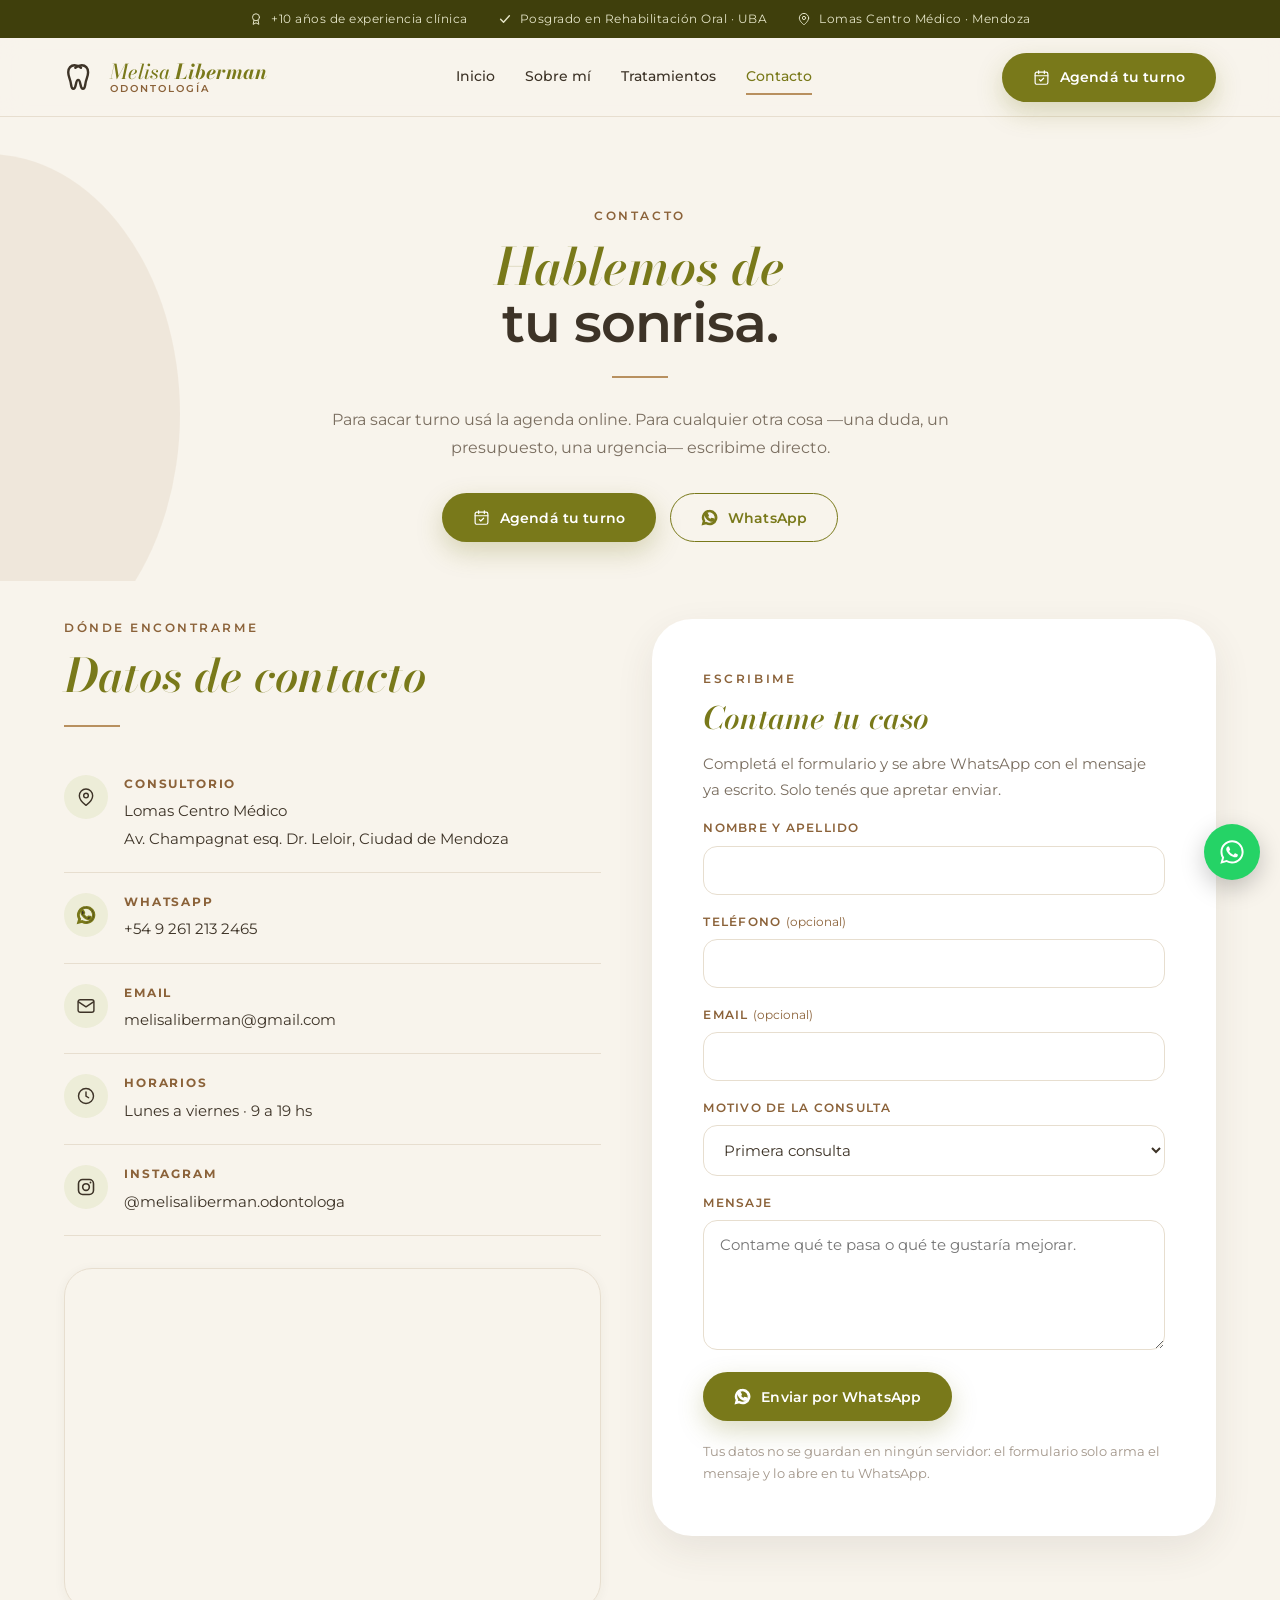
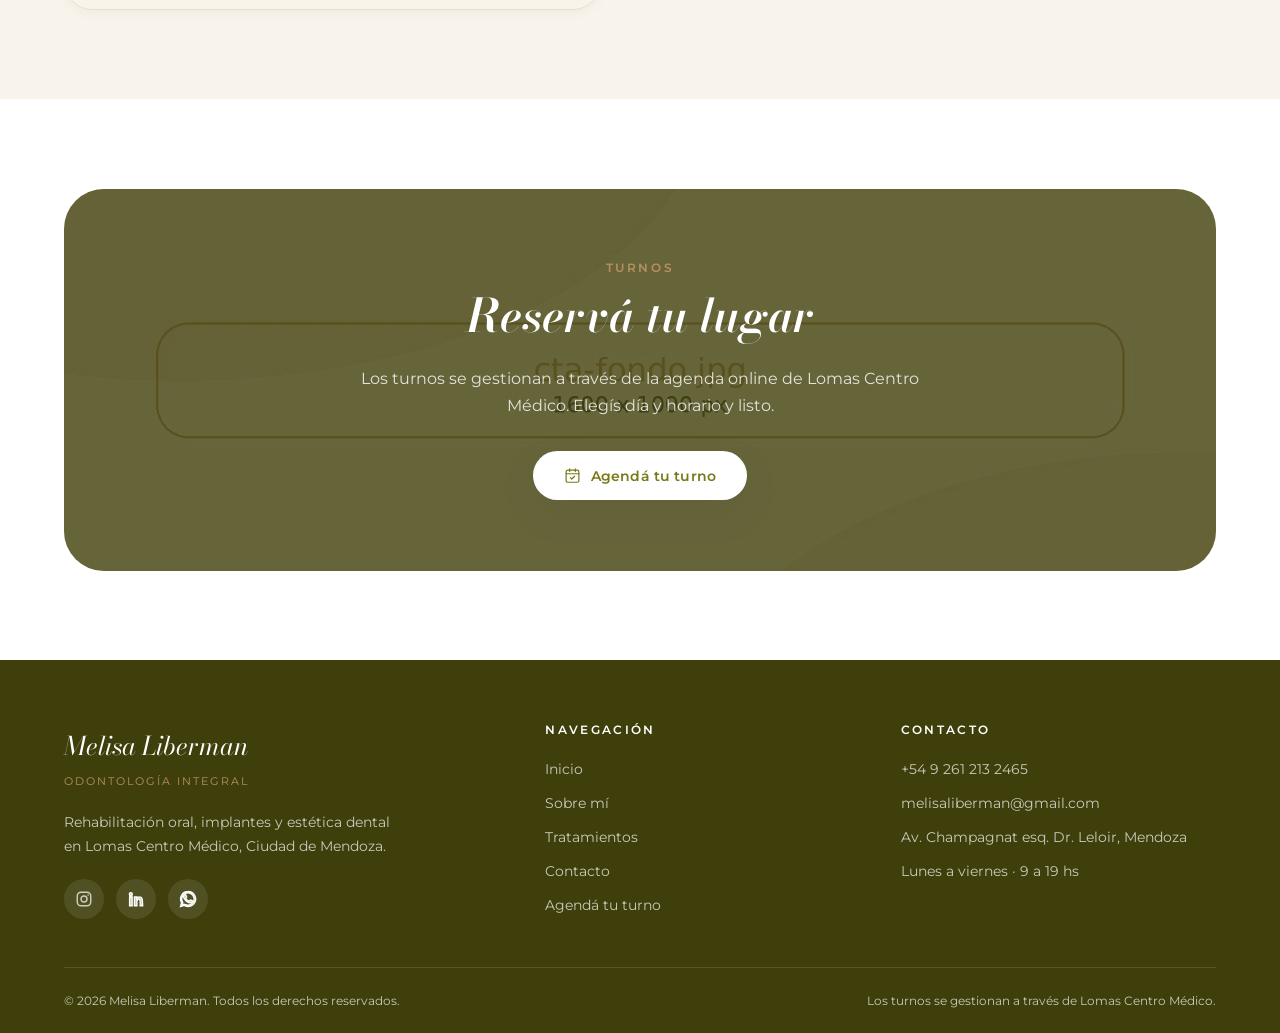
==== contacto.html @ 8be57a36 "Web de Melisa Liberman - odontologia integral en Mendoza" ====
<!DOCTYPE html>
<html lang="es">
<head>
<meta charset="UTF-8">
<meta name="viewport" content="width=device-width, initial-scale=1">
<title>Contacto · Melisa Liberman · Odontóloga en Mendoza</title>
<meta name="description" content="Escribime por WhatsApp o email, o sacá tu turno online. Atiendo en Lomas Centro Médico, Av. Champagnat esq. Dr. Leloir, Ciudad de Mendoza.">
<link rel="canonical" href="https://melisaliberman.com/contacto.html">
<meta property="og:title" content="Contacto · Melisa Liberman">
<meta property="og:description" content="WhatsApp, email y turnos online. Lomas Centro Médico, Ciudad de Mendoza.">
<meta property="og:type" content="website">
<meta property="og:locale" content="es_AR">
<meta property="og:image" content="assets/img/og-image.jpg">
<link rel="icon" href="assets/img/favicon.png">
<link rel="preconnect" href="https://fonts.googleapis.com">
<link rel="preconnect" href="https://fonts.gstatic.com" crossorigin>
<link href="https://fonts.googleapis.com/css2?family=Bodoni+Moda:ital,opsz,wght@1,6..96,500;1,6..96,600;1,6..96,700&family=Montserrat:ital,wght@0,400;0,500;0,600;0,700;1,400&display=swap" rel="stylesheet">
<link rel="stylesheet" href="css/styles.css">
</head>
<body>

<div class="topbar">
  <div class="contenedor">
    <span><svg><use href="assets/iconos.svg#ico-medalla"></use></svg>+10 años de experiencia clínica</span>
    <span><svg><use href="assets/iconos.svg#ico-check-simple"></use></svg>Posgrado en Rehabilitación Oral · UBA</span>
    <span><svg><use href="assets/iconos.svg#ico-mapa"></use></svg>Lomas Centro Médico · Mendoza</span>
  </div>
</div>

<header class="header">
  <div class="contenedor">
    <a class="marca" href="index.html">
      <svg class="marca__icono"><use href="assets/iconos.svg#ico-diente"></use></svg>
      <span class="marca__txt">
        <span class="marca__nombre">Melisa <b>Liberman</b></span>
        <span class="marca__rol">Odontología</span>
      </span>
    </a>
    <button class="menu-btn" aria-label="Abrir menú" aria-expanded="false">
      <svg><use href="assets/iconos.svg#ico-menu"></use></svg>
    </button>
    <nav class="nav">
      <a href="index.html">Inicio</a>
      <a href="sobre-mi.html">Sobre mí</a>
      <a href="tratamientos.html">Tratamientos</a>
      <a href="contacto.html" class="activo">Contacto</a>
      <a class="btn btn--primario" href="#" data-agenda>
        <svg><use href="assets/iconos.svg#ico-calendario"></use></svg>Agendá tu turno
      </a>
    </nav>
    <a class="btn btn--primario" href="#" data-agenda>
      <svg><use href="assets/iconos.svg#ico-calendario"></use></svg>Agendá tu turno
    </a>
  </div>
</header>

<main>

<!-- ============ Encabezado ============ -->
<section class="seccion" style="padding-bottom:clamp(30px,3vw,44px)">
  <div class="onda onda--izq"></div>
  <div class="contenedor centro">
    <span class="eyebrow">Contacto</span>
    <h1>
      Hablemos de
      <span class="destacado">tu sonrisa.</span>
    </h1>
    <hr class="filete">
    <p class="subtitulo">
      Para sacar turno usá la agenda online. Para cualquier otra cosa —una duda, un
      presupuesto, una urgencia— escribime directo.
    </p>
    <div class="hero__acciones" style="justify-content:center">
      <a class="btn btn--primario" href="#" data-agenda>
        <svg><use href="assets/iconos.svg#ico-calendario"></use></svg>Agendá tu turno
      </a>
      <a class="btn btn--linea" href="#" data-wa="Hola Melisa, quisiera hacerte una consulta.">
        <svg><use href="assets/iconos.svg#ico-whatsapp"></use></svg>WhatsApp
      </a>
    </div>
  </div>
</section>

<!-- ============ Datos + formulario ============ -->
<section class="seccion" style="padding-top:clamp(20px,3vw,40px)">
  <div class="contenedor">
    <div class="contacto-grid">

      <div>
        <span class="eyebrow">Dónde encontrarme</span>
        <h2>Datos de contacto</h2>
        <hr class="filete">

        <div class="contacto-item">
          <span class="contacto-item__ico"><svg><use href="assets/iconos.svg#ico-mapa"></use></svg></span>
          <div>
            <b>Consultorio</b>
            <a href="https://maps.google.com/?q=Lomas+Centro+Medico+Mendoza" target="_blank" rel="noopener">
              Lomas Centro Médico<br>Av. Champagnat esq. Dr. Leloir, Ciudad de Mendoza
            </a>
          </div>
        </div>

        <div class="contacto-item">
          <span class="contacto-item__ico"><svg><use href="assets/iconos.svg#ico-whatsapp"></use></svg></span>
          <div>
            <b>WhatsApp</b>
            <a href="#" data-wa="Hola Melisa, quisiera hacerte una consulta.">+54 9 261 213 2465</a>
          </div>
        </div>

        <div class="contacto-item">
          <span class="contacto-item__ico"><svg><use href="assets/iconos.svg#ico-mail"></use></svg></span>
          <div>
            <b>Email</b>
            <a href="mailto:melisaliberman@gmail.com">melisaliberman@gmail.com</a>
          </div>
        </div>

        <div class="contacto-item">
          <span class="contacto-item__ico"><svg><use href="assets/iconos.svg#ico-reloj"></use></svg></span>
          <div>
            <b>Horarios</b>
            <span>Lunes a viernes · 9 a 19 hs</span>
          </div>
        </div>

        <div class="contacto-item">
          <span class="contacto-item__ico"><svg><use href="assets/iconos.svg#ico-instagram"></use></svg></span>
          <div>
            <b>Instagram</b>
            <a href="https://www.instagram.com/melisaliberman.odontologa/" target="_blank" rel="noopener">
              @melisaliberman.odontologa
            </a>
          </div>
        </div>

        <div class="mapa">
          <iframe
            title="Ubicación de Lomas Centro Médico en Mendoza"
            src="https://www.google.com/maps?q=Lomas%20Centro%20Medico%20Champagnat%20Leloir%20Mendoza&output=embed"
            loading="lazy" referrerpolicy="no-referrer-when-downgrade" allowfullscreen></iframe>
        </div>
      </div>

      <div class="tarjeta">
        <span class="eyebrow">Escribime</span>
        <h2 style="font-size:clamp(1.6rem,2.4vw,2.1rem)">Contame tu caso</h2>
        <p class="subtitulo" style="font-size:.94rem">
          Completá el formulario y se abre WhatsApp con el mensaje ya escrito.
          Solo tenés que apretar enviar.
        </p>

        <form class="form" id="form-contacto" novalidate>
          <div class="campo">
            <label for="nombre">Nombre y apellido</label>
            <input id="nombre" name="nombre" type="text" autocomplete="name" required>
          </div>
          <div class="campo">
            <label for="telefono">Teléfono <span style="text-transform:none;letter-spacing:0;font-weight:400">(opcional)</span></label>
            <input id="telefono" name="telefono" type="tel" autocomplete="tel">
          </div>
          <div class="campo">
            <label for="email">Email <span style="text-transform:none;letter-spacing:0;font-weight:400">(opcional)</span></label>
            <input id="email" name="email" type="email" autocomplete="email">
          </div>
          <div class="campo">
            <label for="motivo">Motivo de la consulta</label>
            <select id="motivo" name="motivo">
              <option>Primera consulta</option>
              <option>Rehabilitación oral o prótesis</option>
              <option>Implantes dentales</option>
              <option>Diseño de sonrisa o estética</option>
              <option>Blanqueamiento</option>
              <option>Urgencia o dolor</option>
              <option>Presupuesto</option>
              <option>Consulta general</option>
            </select>
          </div>
          <div class="campo">
            <label for="mensaje">Mensaje</label>
            <textarea id="mensaje" name="mensaje" required
                      placeholder="Contame qué te pasa o qué te gustaría mejorar."></textarea>
          </div>
          <button class="btn btn--primario" type="submit">
            <svg><use href="assets/iconos.svg#ico-whatsapp"></use></svg>Enviar por WhatsApp
          </button>
          <div class="form__aviso" id="msg-contacto" role="status" aria-live="polite"></div>
        </form>

        <p style="font-size:.8rem;color:var(--gris-claro);margin-top:20px;margin-bottom:0">
          Tus datos no se guardan en ningún servidor: el formulario solo arma el mensaje
          y lo abre en tu WhatsApp.
        </p>
      </div>

    </div>
  </div>
</section>

<!-- ============ CTA ============ -->
<section class="seccion seccion--blanca">
  <div class="contenedor">
    <div class="cta">
      <span class="eyebrow" style="color:var(--tostado)">Turnos</span>
      <h2>Reservá tu lugar</h2>
      <p>
        Los turnos se gestionan a través de la agenda online de Lomas Centro Médico.
        Elegís día y horario y listo.
      </p>
      <div class="cta__acciones">
        <a class="btn btn--claro" href="#" data-agenda>
          <svg><use href="assets/iconos.svg#ico-calendario"></use></svg>Agendá tu turno
        </a>
      </div>
    </div>
  </div>
</section>

</main>

<footer class="footer">
  <div class="contenedor">
    <div class="footer__top">
      <div>
        <span class="footer__marca">Melisa Liberman</span>
        <span class="footer__rol">Odontología integral</span>
        <p>Rehabilitación oral, implantes y estética dental en Lomas Centro Médico, Ciudad de Mendoza.</p>
        <div class="footer__redes">
          <a href="https://www.instagram.com/melisaliberman.odontologa/" target="_blank" rel="noopener" aria-label="Instagram">
            <svg><use href="assets/iconos.svg#ico-instagram"></use></svg>
          </a>
          <a href="https://www.linkedin.com/in/melisa-liberman-odontologa/" target="_blank" rel="noopener" aria-label="LinkedIn">
            <svg><use href="assets/iconos.svg#ico-linkedin"></use></svg>
          </a>
          <a href="#" data-wa="Hola Melisa, quisiera hacerte una consulta." aria-label="WhatsApp">
            <svg><use href="assets/iconos.svg#ico-whatsapp"></use></svg>
          </a>
        </div>
      </div>
      <div>
        <h4>Navegación</h4>
        <a href="index.html">Inicio</a>
        <a href="sobre-mi.html">Sobre mí</a>
        <a href="tratamientos.html">Tratamientos</a>
        <a href="contacto.html">Contacto</a>
        <a href="#" data-agenda>Agendá tu turno</a>
      </div>
      <div>
        <h4>Contacto</h4>
        <a href="#" data-wa="Hola Melisa, quisiera hacerte una consulta.">+54 9 261 213 2465</a>
        <a href="mailto:melisaliberman@gmail.com">melisaliberman@gmail.com</a>
        <a href="https://maps.google.com/?q=Lomas+Centro+Medico+Mendoza" target="_blank" rel="noopener">Av. Champagnat esq. Dr. Leloir, Mendoza</a>
        <a href="#" style="cursor:default">Lunes a viernes · 9 a 19 hs</a>
      </div>
    </div>
    <div class="footer__abajo">
      <span>© <span data-anio></span> Melisa Liberman. Todos los derechos reservados.</span>
      <span>Los turnos se gestionan a través de Lomas Centro Médico.</span>
    </div>
  </div>
</footer>

<a class="wa-flotante" href="#" data-wa="Hola Melisa, quisiera hacerte una consulta." aria-label="Escribir por WhatsApp">
  <svg viewBox="0 0 24 24"><path d="M12.04 2C6.58 2 2.13 6.45 2.13 11.91c0 1.75.46 3.45 1.32 4.95L2 22l5.25-1.38a9.87 9.87 0 0 0 4.79 1.22h.01c5.46 0 9.91-4.45 9.91-9.91 0-2.65-1.03-5.14-2.9-7.01A9.82 9.82 0 0 0 12.04 2Zm0 18.13h-.01a8.2 8.2 0 0 1-4.18-1.15l-.3-.18-3.11.82.83-3.04-.2-.31a8.18 8.18 0 0 1-1.26-4.36c0-4.54 3.7-8.23 8.24-8.23 2.2 0 4.27.86 5.82 2.41a8.18 8.18 0 0 1 2.41 5.83c0 4.54-3.7 8.21-8.24 8.21Zm4.52-6.16c-.25-.12-1.47-.72-1.69-.81-.23-.08-.39-.12-.56.13-.16.24-.64.8-.78.97-.15.16-.29.18-.53.06-.25-.12-1.05-.39-1.99-1.23-.74-.66-1.23-1.47-1.38-1.72-.14-.25-.01-.38.11-.5.11-.11.25-.29.37-.43.12-.15.16-.25.25-.41.08-.17.04-.31-.02-.43-.06-.12-.56-1.34-.76-1.84-.2-.48-.4-.42-.56-.42-.14-.01-.31-.01-.47-.01-.16 0-.43.06-.65.31-.22.25-.86.84-.86 2.05s.88 2.38 1 2.54c.12.17 1.73 2.64 4.19 3.7.59.25 1.04.4 1.4.52.59.19 1.12.16 1.55.1.47-.07 1.47-.6 1.67-1.18.21-.58.21-1.07.15-1.18-.06-.11-.22-.17-.47-.29Z"/></svg>
</a>

<script type="module" src="js/contacto.js"></script>
</body>
</html>
---- css/styles.css ----
/* =========================================================
   Melisa Liberman · Sistema visual
   Paleta oliva + tostado sobre crema. Tarjetas grandes
   redondeadas, formas orgánicas, titulares en serif itálica.
   ========================================================= */

:root{
  /* --- Colores de marca --- */
  --oliva:#79791A;
  --oliva-osc:#5C5C12;
  --oliva-prof:#3F3F0C;      /* footer y bloques oscuros */
  --oliva-claro:#EDEDD8;
  --tostado:#B8905F;
  --tostado-osc:#8B6239;
  --tostado-claro:#E8DCCB;
  --crema:#F8F4EC;
  --crema-2:#F2EBDF;
  --blanco:#FFFFFF;

  /* --- Texto --- */
  --texto:#3D3327;
  --gris:#7A6E60;
  --gris-claro:#A2968A;
  --borde:#E7DECF;

  /* --- Estados --- */
  --ok:#5C8A3C;
  --error:#C0503C;

  /* --- Formas --- */
  --radio:16px;
  --radio-lg:28px;
  --radio-xl:40px;
  --sombra:0 2px 12px rgba(61,51,39,.05);
  --sombra-md:0 14px 38px rgba(61,51,39,.09);
  --sombra-lg:0 28px 70px rgba(61,51,39,.14);

  --ancho:1200px;
  --header-h:78px;

  /* --- Tipografías --- */
  --f-display:'Bodoni Moda',Georgia,serif;   /* titulares, siempre itálica */
  --f-texto:'Montserrat',system-ui,sans-serif;
}

/* ---------- Reset ---------- */
*,*::before,*::after{box-sizing:border-box}
html{scroll-behavior:smooth;scroll-padding-top:calc(var(--header-h) + 16px);overflow-x:hidden}
body{
  margin:0;font-family:var(--f-texto);color:var(--texto);
  background:var(--crema);font-size:16px;line-height:1.7;
  -webkit-font-smoothing:antialiased;overflow-x:hidden;
}
/* height:auto es imprescindible: las imágenes llevan width/height en el HTML
   (evitan el salto de layout al cargar) y sin esto el navegador respeta ese
   alto fijo mientras achica el ancho, deformando la foto. */
img{max-width:100%;height:auto;display:block}
a{color:var(--oliva);text-decoration:none}
button{font-family:inherit}
p{margin:0 0 1em}
ul{margin:0;padding:0;list-style:none}

h1,h2,h3,h4{
  font-family:var(--f-display);font-style:italic;font-weight:600;
  color:var(--oliva);margin:0 0 .5em;line-height:1.12;letter-spacing:0;
}
h1{font-size:clamp(2.5rem,5.4vw,4.2rem)}
h2{font-size:clamp(1.9rem,3.6vw,3rem)}
h3{font-size:clamp(1.15rem,1.6vw,1.4rem)}
h4{font-size:1.05rem}

/* La palabra fuerte del titular: sans, recta, más grande. Igual que el carrusel. */
.destacado{
  display:block;font-family:var(--f-texto);font-style:normal;font-weight:600;
  color:var(--texto);font-size:1.12em;letter-spacing:-.02em;line-height:1.02;
}
.destacado--oliva{color:var(--oliva)}

/* ---------- Utilidades ---------- */
.contenedor{width:100%;max-width:var(--ancho);margin-inline:auto;padding-inline:24px}
/* overflow:hidden recorta las ondas decorativas para que no generen
   scroll horizontal en pantallas angostas. */
.seccion{padding:clamp(56px,7vw,104px) 0;position:relative;overflow:hidden}
.seccion--crema{background:var(--crema-2)}
.seccion--blanca{background:var(--blanco)}
.centro{text-align:center}
.oculto{display:none !important}
.mt-0{margin-top:0}

.eyebrow{
  font-family:var(--f-texto);font-size:.72rem;font-weight:600;letter-spacing:.22em;
  text-transform:uppercase;color:var(--tostado-osc);margin:0 0 1em;display:block;
}
.subtitulo{color:var(--gris);max-width:620px;font-size:1.02rem}
.centro .subtitulo{margin-inline:auto}
/* En los encabezados centrados el titular es más largo: lo achicamos un poco
   para que no llegue a los bordes ni se corte en pantallas medianas. */
.centro h1{font-size:clamp(2.1rem,4vw,3.2rem)}
.centro h1 .destacado{font-size:1.06em}

.filete{width:56px;height:2px;background:var(--tostado);margin:0 0 28px;border:0}
.centro .filete{margin-inline:auto}

/* Onda tostada decorativa (la forma orgánica del kit de marca) */
.onda{
  position:absolute;pointer-events:none;z-index:0;opacity:.5;
  background:var(--tostado-claro);
}
.onda--izq{
  left:-140px;top:8%;width:320px;height:520px;
  border-radius:0 60% 60% 0/0 50% 50% 0;
}
.onda--der{
  right:-160px;bottom:6%;width:340px;height:480px;
  border-radius:60% 0 0 60%/50% 0 0 50%;
}
.seccion > .contenedor,
.hero > .contenedor{position:relative;z-index:1}

/* ---------- Botones ---------- */
.btn{
  display:inline-flex;align-items:center;justify-content:center;gap:10px;
  padding:15px 30px;border-radius:999px;font-family:var(--f-texto);font-weight:600;
  font-size:.9rem;border:1.5px solid transparent;cursor:pointer;letter-spacing:.01em;
  transition:transform .2s ease,box-shadow .2s ease,background .2s ease,color .2s ease;
  white-space:nowrap;line-height:1;
}
.btn svg{width:17px;height:17px;flex:none;fill:none;stroke:currentColor;stroke-width:1.8}
.btn--primario{background:var(--oliva);color:#fff;box-shadow:0 10px 26px rgba(121,121,26,.26)}
.btn--primario:hover{background:var(--oliva-osc);transform:translateY(-2px);box-shadow:0 14px 32px rgba(121,121,26,.32)}
.btn--tostado{background:var(--tostado);color:#fff;box-shadow:0 10px 26px rgba(184,144,95,.3)}
.btn--tostado:hover{background:var(--tostado-osc);transform:translateY(-2px)}
.btn--linea{background:transparent;color:var(--oliva);border-color:var(--oliva)}
.btn--linea:hover{background:var(--oliva);color:#fff;transform:translateY(-2px)}
.btn--claro{background:#fff;color:var(--oliva);box-shadow:var(--sombra-md)}
.btn--claro:hover{transform:translateY(-2px);box-shadow:var(--sombra-lg)}
.btn--fantasma{background:rgba(255,255,255,.14);color:#fff;border-color:rgba(255,255,255,.45)}
.btn--fantasma:hover{background:#fff;color:var(--oliva-prof)}
.btn--sm{padding:11px 20px;font-size:.82rem}

/* ---------- Header ---------- */
.topbar{
  background:var(--oliva-prof);color:#E5E5C8;font-size:.78rem;letter-spacing:.04em;
}
.topbar .contenedor{
  display:flex;gap:30px;align-items:center;justify-content:center;
  min-height:38px;flex-wrap:wrap;padding-block:7px;
}
.topbar span{display:inline-flex;align-items:center;gap:8px}
.topbar svg{width:14px;height:14px;fill:none;stroke:var(--tostado);stroke-width:1.8}

.header{
  position:sticky;top:0;z-index:60;background:rgba(248,244,236,.92);
  backdrop-filter:blur(12px);border-bottom:1px solid var(--borde);
}
.header .contenedor{
  display:flex;align-items:center;justify-content:space-between;gap:20px;
  min-height:var(--header-h);
}
.marca{display:flex;align-items:center;gap:12px;color:inherit}
.marca__icono{width:34px;height:34px;flex:none;fill:none;stroke:var(--oliva);stroke-width:1.6}
.marca__txt{display:flex;flex-direction:column;line-height:1.15}
.marca__nombre{
  font-family:var(--f-display);font-style:italic;font-size:1.28rem;
  color:var(--oliva);font-weight:500;
}
.marca__nombre b{font-weight:700}
.marca__rol{
  font-size:.62rem;letter-spacing:.2em;text-transform:uppercase;
  color:var(--tostado-osc);font-weight:600;
}

.nav{display:flex;align-items:center;gap:30px}
.nav a{
  color:var(--texto);font-size:.88rem;font-weight:500;position:relative;padding-block:6px;
}
.nav a:not(.btn):after{
  content:"";position:absolute;left:0;right:100%;bottom:0;height:1.5px;
  background:var(--tostado);transition:right .25s ease;
}
.nav a:not(.btn):hover:after,.nav a.activo:after{right:0}
.nav a.activo{color:var(--oliva)}
.nav .btn{display:none}
.menu-btn{
  display:none;background:none;border:0;cursor:pointer;color:var(--oliva);padding:6px;
}
.menu-btn svg{width:26px;height:26px;fill:none;stroke:currentColor;stroke-width:1.8}
.header > .contenedor > .btn{flex:none}

/* ---------- Hero ---------- */
.hero{
  position:relative;padding:clamp(48px,6vw,86px) 0 clamp(60px,7vw,100px);
  overflow:hidden;
}
.hero .contenedor{
  display:grid;grid-template-columns:1fr 1.02fr;gap:clamp(32px,5vw,68px);align-items:center;
}
.hero__saludo{
  display:inline-flex;align-items:center;gap:10px;font-size:.72rem;font-weight:600;
  letter-spacing:.22em;text-transform:uppercase;color:var(--tostado-osc);margin-bottom:22px;
}
.hero__saludo:before{content:"";width:34px;height:1.5px;background:var(--tostado)}
.hero h1{margin-bottom:26px}
.hero__desc{color:var(--gris);font-size:1.05rem;max-width:460px}
.hero__acciones{display:flex;gap:14px;flex-wrap:wrap;margin-top:32px}

.hero__media{position:relative}
.hero__foto{
  width:100%;aspect-ratio:4/5;object-fit:cover;
  border-radius:240px 240px var(--radio-xl) var(--radio-xl); /* arco arriba */
  box-shadow:var(--sombra-lg);
}
/* Píldora con los ejes de trabajo, arriba a la derecha de la foto */
.hero__sello{
  position:absolute;top:24px;right:-14px;background:var(--oliva);color:#fff;
  border-radius:999px;padding:22px 26px;text-align:center;box-shadow:var(--sombra-md);
  font-size:.76rem;line-height:1.7;letter-spacing:.02em;
}
.hero__sello b{display:block;font-weight:600}

/* ---------- Tarjeta flotante (secciones tipo "bloque") ---------- */
.tarjeta{
  background:var(--blanco);border-radius:var(--radio-xl);box-shadow:var(--sombra-md);
  padding:clamp(28px,4vw,56px);position:relative;z-index:1;
}

/* ---------- Bloque dúo (texto + imagen) ---------- */
.duo{display:grid;grid-template-columns:1fr 1fr;gap:clamp(28px,5vw,64px);align-items:center}
.duo--invertido .duo__txt{order:2}
.duo__img{border-radius:var(--radio-lg);overflow:hidden;box-shadow:var(--sombra-md)}
.duo__img img{width:100%;aspect-ratio:4/3;object-fit:cover}
/* Foto en óvalo: el recurso del kit de marca para los retratos */
.duo__img--ovalo{border-radius:50%;box-shadow:var(--sombra-lg)}
.duo__img--ovalo img{aspect-ratio:4/5}

/* ---------- Grilla de tratamientos ---------- */
.grilla{display:grid;gap:22px}
.grilla--2{grid-template-columns:repeat(2,1fr)}
.grilla--3{grid-template-columns:repeat(3,1fr)}
.grilla--4{grid-template-columns:repeat(4,1fr)}

.card-trat{
  background:var(--blanco);border-radius:var(--radio-lg);padding:32px 26px;
  box-shadow:var(--sombra);border:1px solid var(--borde);
  transition:transform .25s ease,box-shadow .25s ease;text-align:center;
  display:flex;flex-direction:column;
}
.card-trat:hover{transform:translateY(-5px);box-shadow:var(--sombra-md)}
.card-trat__icono{
  width:58px;height:58px;border-radius:50%;background:var(--tostado);
  display:grid;place-items:center;margin:0 auto 20px;flex:none;
}
.card-trat__icono svg{width:26px;height:26px;fill:none;stroke:#fff;stroke-width:1.6}
.card-trat h3{color:var(--texto);font-family:var(--f-texto);font-style:normal;font-weight:600;font-size:1.02rem;margin-bottom:.5em}
.card-trat p{color:var(--gris);font-size:.88rem;margin:0}

/* Bloque oliva que acompaña la grilla (como en la referencia) */
.bloque-oliva{
  background:var(--oliva-prof);color:#F0EFDD;border-radius:var(--radio-lg);
  padding:clamp(30px,3.6vw,44px);display:flex;flex-direction:column;justify-content:center;
}
.bloque-oliva h3{
  color:#fff;font-family:var(--f-display);font-style:italic;font-weight:500;
  font-size:clamp(1.5rem,2.2vw,2rem);line-height:1.25;margin-bottom:.6em;
}
.bloque-oliva p{color:rgba(255,255,255,.78);font-size:.9rem;margin:0}
.bloque-oliva .filete{background:var(--tostado);margin:24px 0 0}

/* ---------- Acordeón (tratamientos en detalle) ---------- */
.acordeon{display:flex;flex-direction:column;gap:14px}
.acor{
  background:var(--blanco);border:1px solid var(--borde);border-radius:var(--radio-lg);
  overflow:hidden;transition:box-shadow .25s ease;
}
.acor[open]{box-shadow:var(--sombra-md);border-color:var(--tostado-claro)}
.acor summary{
  list-style:none;cursor:pointer;padding:24px 28px;display:flex;align-items:center;gap:18px;
  font-weight:600;font-size:1.02rem;color:var(--texto);
}
.acor summary::-webkit-details-marker{display:none}
.acor__ico{
  width:46px;height:46px;border-radius:50%;background:var(--oliva-claro);
  display:grid;place-items:center;flex:none;
}
.acor__ico svg{width:22px;height:22px;fill:none;stroke:var(--oliva);stroke-width:1.6}
.acor__mas{
  margin-left:auto;width:28px;height:28px;border-radius:50%;background:var(--crema-2);
  display:grid;place-items:center;flex:none;color:var(--tostado-osc);
  font-size:1.2rem;line-height:1;transition:transform .25s ease;
}
.acor[open] .acor__mas{transform:rotate(45deg);background:var(--tostado);color:#fff}
.acor__cuerpo{padding:0 28px 28px 92px;color:var(--gris);font-size:.94rem}
.acor__cuerpo ul{display:grid;gap:10px;margin-top:16px}
.acor__cuerpo li{display:flex;gap:11px;align-items:flex-start}
.acor__cuerpo li svg{width:17px;height:17px;flex:none;margin-top:5px;fill:none;stroke:var(--oliva);stroke-width:2}

/* ---------- Pasos ---------- */
.pasos{display:grid;grid-template-columns:repeat(4,1fr);gap:22px;counter-reset:paso}
.paso{
  background:var(--blanco);border-radius:var(--radio-lg);padding:30px 24px;
  border:1px solid var(--borde);position:relative;
}
.paso:before{
  counter-increment:paso;content:counter(paso,decimal-leading-zero);
  font-family:var(--f-display);font-style:italic;font-size:2.4rem;color:var(--tostado-claro);
  display:block;line-height:1;margin-bottom:12px;
}
.paso h3{font-family:var(--f-texto);font-style:normal;font-weight:600;font-size:1rem;color:var(--texto)}
.paso p{color:var(--gris);font-size:.87rem;margin:0}

/* ---------- Credenciales / beneficios ---------- */
.beneficio{display:flex;gap:16px;align-items:flex-start}
.beneficio__ico{
  width:46px;height:46px;border-radius:14px;background:var(--oliva-claro);
  display:grid;place-items:center;flex:none;
}
.beneficio__ico svg{width:22px;height:22px;fill:none;stroke:var(--oliva);stroke-width:1.6}
.beneficio h3{font-family:var(--f-texto);font-style:normal;font-weight:600;font-size:.98rem;color:var(--texto);margin-bottom:.3em}
.beneficio p{color:var(--gris);font-size:.87rem;margin:0}

/* ---------- Formación (línea de tiempo) ---------- */
.timeline{position:relative;padding-left:34px}
.timeline:before{content:"";position:absolute;left:8px;top:8px;bottom:8px;width:1.5px;background:var(--borde)}
.timeline li{position:relative;padding-bottom:32px}
.timeline li:last-child{padding-bottom:0}
.timeline li:before{
  content:"";position:absolute;left:-30px;top:8px;width:11px;height:11px;border-radius:50%;
  background:var(--tostado);box-shadow:0 0 0 4px var(--crema);
}
.timeline .anio{font-size:.72rem;font-weight:600;letter-spacing:.16em;text-transform:uppercase;color:var(--tostado-osc)}
.timeline h3{font-family:var(--f-texto);font-style:normal;font-weight:600;font-size:1rem;color:var(--texto);margin:.25em 0 .3em}
.timeline p{color:var(--gris);font-size:.88rem;margin:0}

/* ---------- Testimonios ---------- */
.testis{position:relative;min-height:250px}
.testi{
  display:none;background:var(--blanco);border-radius:var(--radio-lg);
  padding:clamp(28px,3.4vw,42px);border:1px solid var(--borde);
}
.testi.activo{display:block;animation:aparecer .5s ease}
@keyframes aparecer{from{opacity:0;transform:translateY(10px)}to{opacity:1;transform:none}}
/* Bodoni no dibuja bien las comillas grandes: usamos Georgia para este glifo. */
.testi__comilla{
  font-family:Georgia,'Times New Roman',serif;font-size:4.2rem;color:var(--tostado-claro);
  line-height:1;display:block;height:34px;overflow:hidden;margin-bottom:10px;
}
.testi p{font-size:1rem;color:var(--texto);font-style:italic}
.testi__autor{display:flex;align-items:center;gap:14px;margin-top:24px}
.testi__autor img,.testi__inicial{
  width:52px;height:52px;border-radius:50%;object-fit:cover;flex:none;
}
.testi__inicial{
  background:var(--tostado);color:#fff;display:grid;place-items:center;
  font-family:var(--f-display);font-style:italic;font-size:1.2rem;
}
.testi__autor b{display:block;font-size:.92rem;color:var(--texto)}
.testi__autor span{font-size:.78rem;color:var(--gris-claro);letter-spacing:.06em;text-transform:uppercase}
.puntos{display:flex;gap:9px;justify-content:center;margin-top:26px}
.puntos button{
  width:9px;height:9px;border-radius:50%;border:0;background:var(--tostado-claro);
  cursor:pointer;padding:0;transition:width .25s ease,background .25s ease;
}
.puntos button.activo{width:28px;border-radius:999px;background:var(--tostado)}

/* ---------- CTA final ---------- */
.cta{
  position:relative;overflow:hidden;background:var(--oliva-prof);color:#fff;
  border-radius:var(--radio-xl);padding:clamp(40px,5.5vw,76px);text-align:center;
}
.cta:before{
  content:"";position:absolute;inset:0;background:url("../assets/img/cta-fondo.jpg") center/cover;
  opacity:.22;
}
.cta > *{position:relative;z-index:1}
.cta h2{color:#fff}
.cta p{color:rgba(255,255,255,.82);max-width:560px;margin-inline:auto}
.cta__acciones{display:flex;gap:14px;justify-content:center;flex-wrap:wrap;margin-top:32px}

/* ---------- Contacto ---------- */
.contacto-grid{display:grid;grid-template-columns:1fr 1.05fr;gap:clamp(28px,4vw,56px);align-items:start}
.contacto-item{display:flex;gap:16px;align-items:flex-start;padding:20px 0;border-bottom:1px solid var(--borde)}
.contacto-item:last-child{border-bottom:0}
.contacto-item__ico{
  width:44px;height:44px;border-radius:50%;background:var(--oliva-claro);
  display:grid;place-items:center;flex:none;
}
.contacto-item__ico svg{width:20px;height:20px;fill:none;stroke:var(--oliva);stroke-width:1.7}
.contacto-item b{display:block;font-size:.72rem;letter-spacing:.16em;text-transform:uppercase;color:var(--tostado-osc);margin-bottom:3px}
.contacto-item a,.contacto-item span{color:var(--texto);font-size:.96rem}
.contacto-item a:hover{color:var(--oliva)}

.form{display:grid;gap:16px}
.campo{display:flex;flex-direction:column;gap:7px}
.campo label{font-size:.78rem;font-weight:600;letter-spacing:.1em;text-transform:uppercase;color:var(--tostado-osc)}
.campo input,.campo textarea,.campo select{
  font-family:inherit;font-size:.95rem;color:var(--texto);background:var(--blanco);
  border:1.5px solid var(--borde);border-radius:14px;padding:14px 16px;
  transition:border-color .2s ease,box-shadow .2s ease;
}
.campo textarea{resize:vertical;min-height:130px}
.campo input:focus,.campo textarea:focus,.campo select:focus{
  outline:0;border-color:var(--oliva);box-shadow:0 0 0 3px rgba(121,121,26,.12);
}
.form .btn{justify-self:start;margin-top:6px}
.form__aviso{font-size:.86rem;border-radius:14px;padding:13px 16px;display:none}
.form__aviso.ok{display:block;background:#EDF4E6;color:var(--ok)}
.form__aviso.mal{display:block;background:#F9E9E5;color:var(--error)}

/* Mapa embebido */
.mapa{border-radius:var(--radio-lg);overflow:hidden;box-shadow:var(--sombra);border:1px solid var(--borde);margin-top:32px}
.mapa iframe{display:block;width:100%;height:340px;border:0}

/* ---------- Galería ---------- */
.galeria{display:grid;grid-template-columns:repeat(3,1fr);gap:18px}
.galeria img{width:100%;aspect-ratio:4/3;object-fit:cover;border-radius:var(--radio-lg);box-shadow:var(--sombra)}

/* ---------- FAQ ---------- */
.faq summary{font-size:.98rem;padding:20px 26px}
.faq .acor__cuerpo{padding-left:26px}

/* ---------- Footer ---------- */
.footer{background:var(--oliva-prof);color:rgba(255,255,255,.72);padding:clamp(48px,5vw,72px) 0 0;margin-top:0}
.footer__top{display:grid;grid-template-columns:1.4fr 1fr 1fr;gap:40px;padding-bottom:44px}
.footer h4{
  color:#fff;font-family:var(--f-texto);font-style:normal;font-size:.72rem;font-weight:600;
  letter-spacing:.2em;text-transform:uppercase;margin-bottom:1.4em;
}
.footer__marca{
  font-family:var(--f-display);font-style:italic;font-size:1.6rem;color:#fff;
  display:block;margin-bottom:4px;
}
.footer__rol{font-size:.7rem;letter-spacing:.18em;text-transform:uppercase;color:var(--tostado);display:block;margin-bottom:20px}
.footer p{font-size:.88rem;max-width:330px}
.footer a{color:rgba(255,255,255,.72);font-size:.88rem;display:block;padding:5px 0}
.footer a:hover{color:var(--tostado)}
.footer__redes{display:flex;gap:12px;margin-top:20px}
.footer__redes a{
  width:40px;height:40px;border-radius:50%;background:rgba(255,255,255,.09);
  display:grid;place-items:center;padding:0;transition:background .2s ease,transform .2s ease;
}
.footer__redes a:hover{background:var(--tostado);transform:translateY(-2px)}
.footer__redes svg{width:18px;height:18px;fill:none;stroke:#fff;stroke-width:1.7}
.footer__abajo{
  border-top:1px solid rgba(255,255,255,.12);padding:22px 0;
  display:flex;justify-content:space-between;gap:16px;flex-wrap:wrap;font-size:.78rem;
}

/* Botón flotante de WhatsApp */
.wa-flotante{
  position:fixed;right:20px;bottom:20px;z-index:70;width:56px;height:56px;border-radius:50%;
  background:#25D366;display:grid;place-items:center;box-shadow:0 8px 24px rgba(0,0,0,.22);
  transition:transform .2s ease;
}
.wa-flotante:hover{transform:scale(1.07)}
.wa-flotante svg{width:28px;height:28px;fill:#fff;stroke:none}

/* ---------- Responsive ---------- */
@media (max-width:980px){
  .hero .contenedor{grid-template-columns:1fr;gap:40px}
  .hero__media{order:-1;max-width:460px;margin-inline:auto}
  .hero__desc{max-width:none}
  .duo,.contacto-grid{grid-template-columns:1fr}
  .duo--invertido .duo__txt{order:0}
  .grilla--4{grid-template-columns:repeat(2,1fr)}
  .grilla--3{grid-template-columns:repeat(2,1fr)}
  .pasos{grid-template-columns:repeat(2,1fr)}
  .footer__top{grid-template-columns:1fr 1fr}
  .onda{display:none}
}
@media (max-width:820px){
  .header > .contenedor > .btn{display:none}
  .menu-btn{display:block;order:3}
  .nav{
    position:fixed;inset:var(--header-h) 0 auto;background:var(--crema);
    flex-direction:column;align-items:stretch;gap:0;padding:14px 24px 28px;
    border-bottom:1px solid var(--borde);box-shadow:var(--sombra-md);
    transform:translateY(-130%);transition:transform .3s ease;
  }
  .nav.abierto{transform:none}
  .nav a{padding:15px 0;border-bottom:1px solid var(--borde);font-size:.98rem}
  .nav a:not(.btn):after{display:none}
  .nav .btn{display:inline-flex;margin-top:18px;border-bottom:0;justify-content:center}
  .topbar .contenedor{gap:16px;font-size:.72rem}
}
@media (max-width:640px){
  .grilla--2,.grilla--3,.grilla--4,.pasos,.galeria{grid-template-columns:1fr}
  .footer__top{grid-template-columns:1fr;gap:32px}
  .acor__cuerpo{padding-left:28px}
  .acor summary{padding:20px;gap:14px}
  .hero__sello{right:auto;left:50%;transform:translateX(-50%);top:auto;bottom:-22px}
  .hero__foto{border-radius:var(--radio-lg) var(--radio-lg) 140px 140px}
  .footer__abajo{justify-content:center;text-align:center}
}

@media (prefers-reduced-motion:reduce){
  *{animation:none !important;transition:none !important}
  html{scroll-behavior:auto}
}
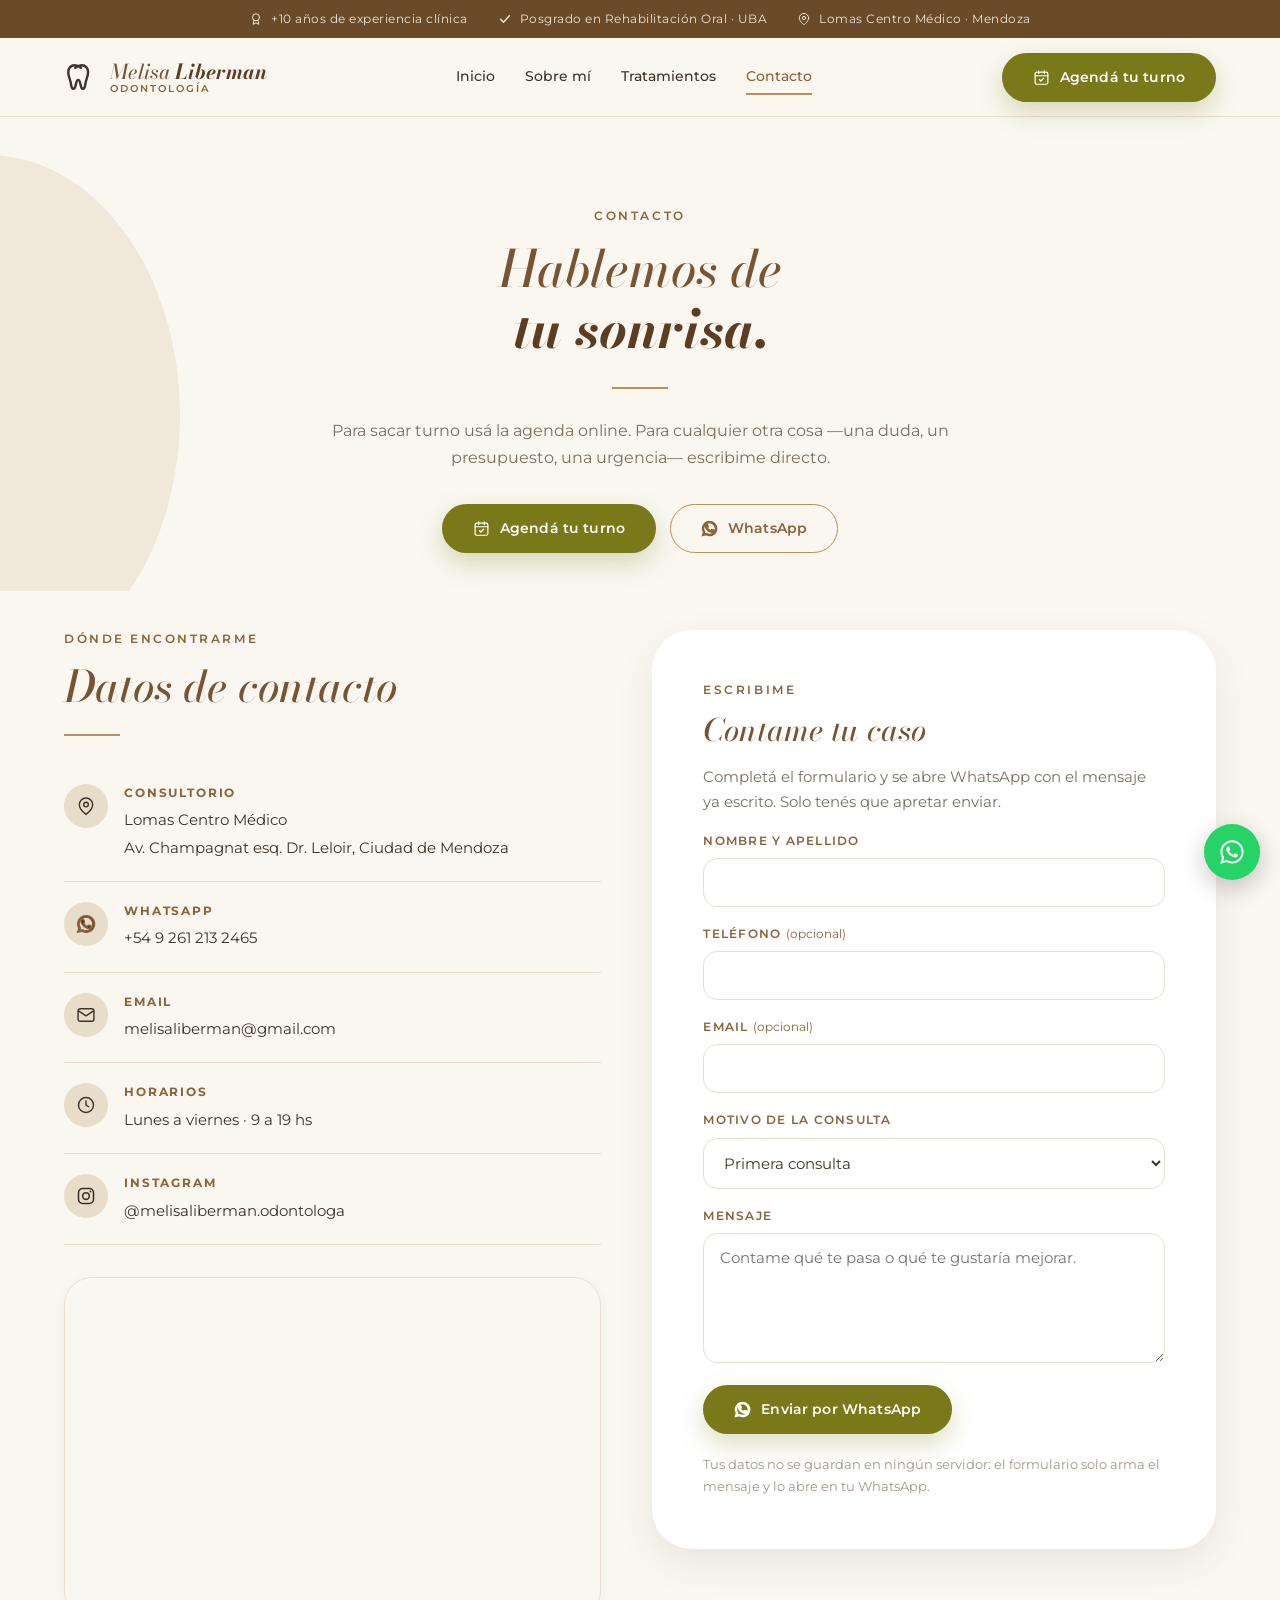
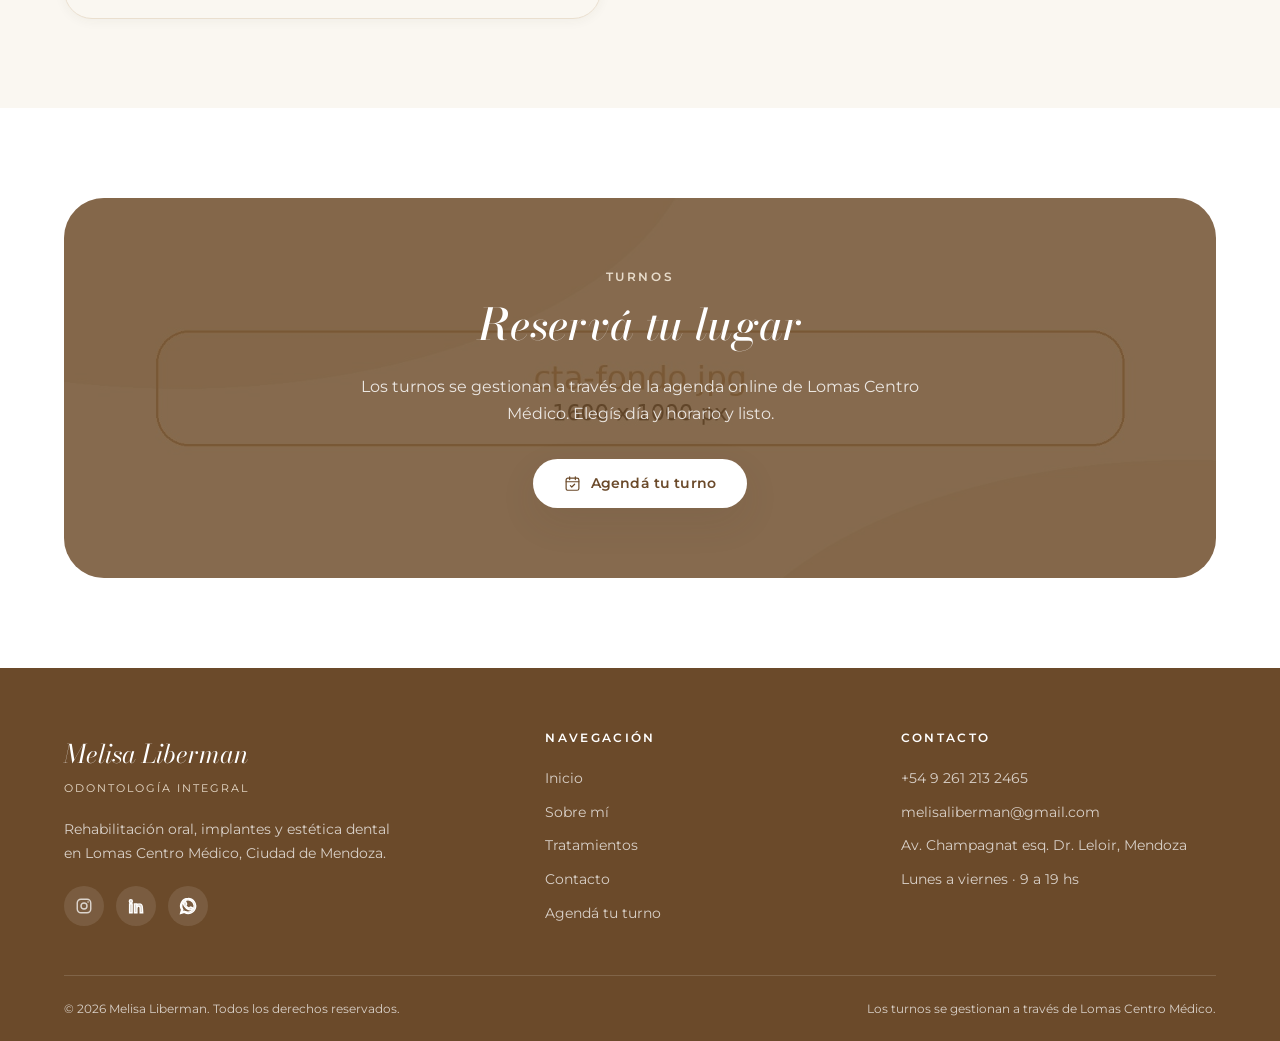
==== commit 3f483a1d: "Paleta blanco y beige caramelo, titulares con una sola tipografia" ====
--- a/contacto.html
+++ b/contacto.html
@@ -202,7 +202,7 @@
 <section class="seccion seccion--blanca">
   <div class="contenedor">
     <div class="cta">
-      <span class="eyebrow" style="color:var(--tostado)">Turnos</span>
+      <span class="eyebrow">Turnos</span>
       <h2>Reservá tu lugar</h2>
       <p>
         Los turnos se gestionan a través de la agenda online de Lomas Centro Médico.
--- a/css/styles.css
+++ b/css/styles.css
@@ -1,27 +1,35 @@
 /* =========================================================
    Melisa Liberman · Sistema visual
-   Paleta oliva + tostado sobre crema. Tarjetas grandes
-   redondeadas, formas orgánicas, titulares en serif itálica.
+   Paleta blanco + beige caramelo. El oliva queda reservado
+   para botones y detalles chicos.
+   Un solo tipo en los titulares: Bodoni Moda itálica.
    ========================================================= */
 
 :root{
-  /* --- Colores de marca --- */
-  --oliva:#79791A;
-  --oliva-osc:#5C5C12;
-  --oliva-prof:#3F3F0C;      /* footer y bloques oscuros */
-  --oliva-claro:#EDEDD8;
-  --tostado:#B8905F;
-  --tostado-osc:#8B6239;
-  --tostado-claro:#E8DCCB;
-  --crema:#F8F4EC;
-  --crema-2:#F2EBDF;
+  /* --- Caramelo: el eje de la paleta --- */
+  --caramelo:#B8905F;         /* el tostado de marca */
+  --caramelo-osc:#8B6239;     /* textos chicos destacados, íconos */
+  --caramelo-prof:#6B4A2A;    /* footer, topbar y bloques oscuros */
+  --caramelo-claro:#E8DCCB;   /* fondos de íconos, ondas */
+
+  /* --- Neutros --- */
   --blanco:#FFFFFF;
+  --crema:#FAF7F1;            /* fondo general */
+  --crema-2:#F3ECE1;          /* secciones alternadas */
+
+  /* --- Titulares --- */
+  --titulo:#7A5432;
+  --titulo-fuerte:#5C3D22;
 
   /* --- Texto --- */
   --texto:#3D3327;
   --gris:#7A6E60;
   --gris-claro:#A2968A;
-  --borde:#E7DECF;
+  --borde:#EADFCF;
+
+  /* --- Acento (solo botones y detalles chicos) --- */
+  --oliva:#79791A;
+  --oliva-osc:#5C5C12;
 
   /* --- Estados --- */
   --ok:#5C8A3C;
@@ -55,26 +63,28 @@
    (evitan el salto de layout al cargar) y sin esto el navegador respeta ese
    alto fijo mientras achica el ancho, deformando la foto. */
 img{max-width:100%;height:auto;display:block}
-a{color:var(--oliva);text-decoration:none}
+a{color:var(--caramelo-osc);text-decoration:none}
 button{font-family:inherit}
 p{margin:0 0 1em}
 ul{margin:0;padding:0;list-style:none}
 
+/* ---------- Titulares ----------
+   Una sola tipografía en todos los niveles: Bodoni Moda itálica.
+   La jerarquía se hace con tamaño y peso, nunca cambiando de fuente. */
 h1,h2,h3,h4{
-  font-family:var(--f-display);font-style:italic;font-weight:600;
-  color:var(--oliva);margin:0 0 .5em;line-height:1.12;letter-spacing:0;
-}
-h1{font-size:clamp(2.5rem,5.4vw,4.2rem)}
-h2{font-size:clamp(1.9rem,3.6vw,3rem)}
+  font-family:var(--f-display);font-style:italic;font-weight:500;
+  color:var(--titulo);margin:0 0 .5em;line-height:1.18;
+}
+h1{font-size:clamp(2.4rem,4.8vw,3.8rem)}
+h2{font-size:clamp(1.9rem,3.4vw,2.8rem)}
 h3{font-size:clamp(1.15rem,1.6vw,1.4rem)}
 h4{font-size:1.05rem}
 
-/* La palabra fuerte del titular: sans, recta, más grande. Igual que el carrusel. */
+/* La segunda línea del titular: misma Bodoni itálica, más peso y más oscura.
+   Es el recurso que reemplaza a la vieja mezcla con la sans. */
 .destacado{
-  display:block;font-family:var(--f-texto);font-style:normal;font-weight:600;
-  color:var(--texto);font-size:1.12em;letter-spacing:-.02em;line-height:1.02;
-}
-.destacado--oliva{color:var(--oliva)}
+  display:block;font-weight:700;color:var(--titulo-fuerte);font-size:1.04em;
+}
 
 /* ---------- Utilidades ---------- */
 .contenedor{width:100%;max-width:var(--ancho);margin-inline:auto;padding-inline:24px}
@@ -89,22 +99,21 @@
 
 .eyebrow{
   font-family:var(--f-texto);font-size:.72rem;font-weight:600;letter-spacing:.22em;
-  text-transform:uppercase;color:var(--tostado-osc);margin:0 0 1em;display:block;
+  text-transform:uppercase;color:var(--caramelo-osc);margin:0 0 1em;display:block;
 }
 .subtitulo{color:var(--gris);max-width:620px;font-size:1.02rem}
 .centro .subtitulo{margin-inline:auto}
 /* En los encabezados centrados el titular es más largo: lo achicamos un poco
    para que no llegue a los bordes ni se corte en pantallas medianas. */
 .centro h1{font-size:clamp(2.1rem,4vw,3.2rem)}
-.centro h1 .destacado{font-size:1.06em}
-
-.filete{width:56px;height:2px;background:var(--tostado);margin:0 0 28px;border:0}
+
+.filete{width:56px;height:2px;background:var(--caramelo);margin:0 0 28px;border:0}
 .centro .filete{margin-inline:auto}
 
-/* Onda tostada decorativa (la forma orgánica del kit de marca) */
+/* Onda caramelo decorativa (la forma orgánica del kit de marca) */
 .onda{
-  position:absolute;pointer-events:none;z-index:0;opacity:.5;
-  background:var(--tostado-claro);
+  position:absolute;pointer-events:none;z-index:0;opacity:.55;
+  background:var(--caramelo-claro);
 }
 .onda--izq{
   left:-140px;top:8%;width:320px;height:520px;
@@ -117,7 +126,8 @@
 .seccion > .contenedor,
 .hero > .contenedor{position:relative;z-index:1}
 
-/* ---------- Botones ---------- */
+/* ---------- Botones ----------
+   Acá sí vive el oliva: es el único lugar donde aparece en grande. */
 .btn{
   display:inline-flex;align-items:center;justify-content:center;gap:10px;
   padding:15px 30px;border-radius:999px;font-family:var(--f-texto);font-weight:600;
@@ -128,29 +138,29 @@
 .btn svg{width:17px;height:17px;flex:none;fill:none;stroke:currentColor;stroke-width:1.8}
 .btn--primario{background:var(--oliva);color:#fff;box-shadow:0 10px 26px rgba(121,121,26,.26)}
 .btn--primario:hover{background:var(--oliva-osc);transform:translateY(-2px);box-shadow:0 14px 32px rgba(121,121,26,.32)}
-.btn--tostado{background:var(--tostado);color:#fff;box-shadow:0 10px 26px rgba(184,144,95,.3)}
-.btn--tostado:hover{background:var(--tostado-osc);transform:translateY(-2px)}
-.btn--linea{background:transparent;color:var(--oliva);border-color:var(--oliva)}
-.btn--linea:hover{background:var(--oliva);color:#fff;transform:translateY(-2px)}
-.btn--claro{background:#fff;color:var(--oliva);box-shadow:var(--sombra-md)}
+.btn--tostado{background:var(--caramelo);color:#fff;box-shadow:0 10px 26px rgba(184,144,95,.3)}
+.btn--tostado:hover{background:var(--caramelo-osc);transform:translateY(-2px)}
+.btn--linea{background:transparent;color:var(--caramelo-osc);border-color:var(--caramelo)}
+.btn--linea:hover{background:var(--caramelo-osc);color:#fff;border-color:var(--caramelo-osc);transform:translateY(-2px)}
+.btn--claro{background:#fff;color:var(--caramelo-prof);box-shadow:var(--sombra-md)}
 .btn--claro:hover{transform:translateY(-2px);box-shadow:var(--sombra-lg)}
 .btn--fantasma{background:rgba(255,255,255,.14);color:#fff;border-color:rgba(255,255,255,.45)}
-.btn--fantasma:hover{background:#fff;color:var(--oliva-prof)}
+.btn--fantasma:hover{background:#fff;color:var(--caramelo-prof)}
 .btn--sm{padding:11px 20px;font-size:.82rem}
 
 /* ---------- Header ---------- */
 .topbar{
-  background:var(--oliva-prof);color:#E5E5C8;font-size:.78rem;letter-spacing:.04em;
+  background:var(--caramelo-prof);color:#F0E4D6;font-size:.78rem;letter-spacing:.04em;
 }
 .topbar .contenedor{
   display:flex;gap:30px;align-items:center;justify-content:center;
   min-height:38px;flex-wrap:wrap;padding-block:7px;
 }
 .topbar span{display:inline-flex;align-items:center;gap:8px}
-.topbar svg{width:14px;height:14px;fill:none;stroke:var(--tostado);stroke-width:1.8}
+.topbar svg{width:14px;height:14px;fill:none;stroke:var(--caramelo);stroke-width:1.8}
 
 .header{
-  position:sticky;top:0;z-index:60;background:rgba(248,244,236,.92);
+  position:sticky;top:0;z-index:60;background:rgba(250,247,241,.92);
   backdrop-filter:blur(12px);border-bottom:1px solid var(--borde);
 }
 .header .contenedor{
@@ -158,16 +168,17 @@
   min-height:var(--header-h);
 }
 .marca{display:flex;align-items:center;gap:12px;color:inherit}
+/* El diente en oliva: elemento chico, funciona como firma de color. */
 .marca__icono{width:34px;height:34px;flex:none;fill:none;stroke:var(--oliva);stroke-width:1.6}
 .marca__txt{display:flex;flex-direction:column;line-height:1.15}
 .marca__nombre{
   font-family:var(--f-display);font-style:italic;font-size:1.28rem;
-  color:var(--oliva);font-weight:500;
-}
-.marca__nombre b{font-weight:700}
+  color:var(--titulo);font-weight:500;
+}
+.marca__nombre b{font-weight:700;color:var(--titulo-fuerte)}
 .marca__rol{
   font-size:.62rem;letter-spacing:.2em;text-transform:uppercase;
-  color:var(--tostado-osc);font-weight:600;
+  color:var(--caramelo-osc);font-weight:600;
 }
 
 .nav{display:flex;align-items:center;gap:30px}
@@ -176,13 +187,13 @@
 }
 .nav a:not(.btn):after{
   content:"";position:absolute;left:0;right:100%;bottom:0;height:1.5px;
-  background:var(--tostado);transition:right .25s ease;
+  background:var(--caramelo);transition:right .25s ease;
 }
 .nav a:not(.btn):hover:after,.nav a.activo:after{right:0}
-.nav a.activo{color:var(--oliva)}
+.nav a.activo{color:var(--caramelo-osc)}
 .nav .btn{display:none}
 .menu-btn{
-  display:none;background:none;border:0;cursor:pointer;color:var(--oliva);padding:6px;
+  display:none;background:none;border:0;cursor:pointer;color:var(--caramelo-osc);padding:6px;
 }
 .menu-btn svg{width:26px;height:26px;fill:none;stroke:currentColor;stroke-width:1.8}
 .header > .contenedor > .btn{flex:none}
@@ -197,9 +208,9 @@
 }
 .hero__saludo{
   display:inline-flex;align-items:center;gap:10px;font-size:.72rem;font-weight:600;
-  letter-spacing:.22em;text-transform:uppercase;color:var(--tostado-osc);margin-bottom:22px;
-}
-.hero__saludo:before{content:"";width:34px;height:1.5px;background:var(--tostado)}
+  letter-spacing:.22em;text-transform:uppercase;color:var(--caramelo-osc);margin-bottom:22px;
+}
+.hero__saludo:before{content:"";width:34px;height:1.5px;background:var(--caramelo)}
 .hero h1{margin-bottom:26px}
 .hero__desc{color:var(--gris);font-size:1.05rem;max-width:460px}
 .hero__acciones{display:flex;gap:14px;flex-wrap:wrap;margin-top:32px}
@@ -212,13 +223,13 @@
 }
 /* Píldora con los ejes de trabajo, arriba a la derecha de la foto */
 .hero__sello{
-  position:absolute;top:24px;right:-14px;background:var(--oliva);color:#fff;
+  position:absolute;top:24px;right:-14px;background:var(--caramelo-prof);color:#fff;
   border-radius:999px;padding:22px 26px;text-align:center;box-shadow:var(--sombra-md);
   font-size:.76rem;line-height:1.7;letter-spacing:.02em;
 }
 .hero__sello b{display:block;font-weight:600}
 
-/* ---------- Tarjeta flotante (secciones tipo "bloque") ---------- */
+/* ---------- Tarjeta flotante ---------- */
 .tarjeta{
   background:var(--blanco);border-radius:var(--radio-xl);box-shadow:var(--sombra-md);
   padding:clamp(28px,4vw,56px);position:relative;z-index:1;
@@ -227,13 +238,16 @@
 /* ---------- Bloque dúo (texto + imagen) ---------- */
 .duo{display:grid;grid-template-columns:1fr 1fr;gap:clamp(28px,5vw,64px);align-items:center}
 .duo--invertido .duo__txt{order:2}
+/* En una columna del dúo el titular tiene la mitad del ancho: lo achicamos
+   para que no ocupe cuatro líneas y no empuje la foto hacia abajo. */
+.duo__txt h1{font-size:clamp(2.1rem,3.4vw,3rem)}
 .duo__img{border-radius:var(--radio-lg);overflow:hidden;box-shadow:var(--sombra-md)}
 .duo__img img{width:100%;aspect-ratio:4/3;object-fit:cover}
 /* Foto en óvalo: el recurso del kit de marca para los retratos */
 .duo__img--ovalo{border-radius:50%;box-shadow:var(--sombra-lg)}
 .duo__img--ovalo img{aspect-ratio:4/5}
 
-/* ---------- Grilla de tratamientos ---------- */
+/* ---------- Grillas ---------- */
 .grilla{display:grid;gap:22px}
 .grilla--2{grid-template-columns:repeat(2,1fr)}
 .grilla--3{grid-template-columns:repeat(3,1fr)}
@@ -247,51 +261,57 @@
 }
 .card-trat:hover{transform:translateY(-5px);box-shadow:var(--sombra-md)}
 .card-trat__icono{
-  width:58px;height:58px;border-radius:50%;background:var(--tostado);
+  width:58px;height:58px;border-radius:50%;background:var(--caramelo);
   display:grid;place-items:center;margin:0 auto 20px;flex:none;
 }
 .card-trat__icono svg{width:26px;height:26px;fill:none;stroke:#fff;stroke-width:1.6}
-.card-trat h3{color:var(--texto);font-family:var(--f-texto);font-style:normal;font-weight:600;font-size:1.02rem;margin-bottom:.5em}
+/* Los títulos de tarjeta son texto corto: van en la sans para que se lean
+   parejos con el párrafo de abajo. No compiten con los titulares reales. */
+.card-trat h3{
+  font-family:var(--f-texto);font-style:normal;font-weight:600;font-size:1.02rem;
+  color:var(--texto);margin-bottom:.5em;
+}
 .card-trat p{color:var(--gris);font-size:.88rem;margin:0}
 
-/* Bloque oliva que acompaña la grilla (como en la referencia) */
+/* Bloque oscuro que acompaña la grilla */
 .bloque-oliva{
-  background:var(--oliva-prof);color:#F0EFDD;border-radius:var(--radio-lg);
+  background:var(--caramelo-prof);color:#F3E9DE;border-radius:var(--radio-lg);
   padding:clamp(30px,3.6vw,44px);display:flex;flex-direction:column;justify-content:center;
 }
 .bloque-oliva h3{
-  color:#fff;font-family:var(--f-display);font-style:italic;font-weight:500;
-  font-size:clamp(1.5rem,2.2vw,2rem);line-height:1.25;margin-bottom:.6em;
-}
-.bloque-oliva p{color:rgba(255,255,255,.78);font-size:.9rem;margin:0}
-.bloque-oliva .filete{background:var(--tostado);margin:24px 0 0}
-
-/* ---------- Acordeón (tratamientos en detalle) ---------- */
+  color:#fff;font-size:clamp(1.5rem,2.2vw,2rem);line-height:1.25;margin-bottom:.6em;
+}
+.bloque-oliva p{color:rgba(255,255,255,.8);font-size:.9rem;margin:0}
+.bloque-oliva .filete{background:var(--caramelo);margin:24px 0 0}
+.bloque-oliva .eyebrow{color:var(--caramelo-claro)}
+
+/* ---------- Acordeón ---------- */
 .acordeon{display:flex;flex-direction:column;gap:14px}
 .acor{
   background:var(--blanco);border:1px solid var(--borde);border-radius:var(--radio-lg);
   overflow:hidden;transition:box-shadow .25s ease;
 }
-.acor[open]{box-shadow:var(--sombra-md);border-color:var(--tostado-claro)}
+.acor[open]{box-shadow:var(--sombra-md);border-color:var(--caramelo-claro)}
 .acor summary{
   list-style:none;cursor:pointer;padding:24px 28px;display:flex;align-items:center;gap:18px;
   font-weight:600;font-size:1.02rem;color:var(--texto);
 }
 .acor summary::-webkit-details-marker{display:none}
 .acor__ico{
-  width:46px;height:46px;border-radius:50%;background:var(--oliva-claro);
+  width:46px;height:46px;border-radius:50%;background:var(--caramelo-claro);
   display:grid;place-items:center;flex:none;
 }
-.acor__ico svg{width:22px;height:22px;fill:none;stroke:var(--oliva);stroke-width:1.6}
+.acor__ico svg{width:22px;height:22px;fill:none;stroke:var(--caramelo-osc);stroke-width:1.6}
 .acor__mas{
   margin-left:auto;width:28px;height:28px;border-radius:50%;background:var(--crema-2);
-  display:grid;place-items:center;flex:none;color:var(--tostado-osc);
+  display:grid;place-items:center;flex:none;color:var(--caramelo-osc);
   font-size:1.2rem;line-height:1;transition:transform .25s ease;
 }
-.acor[open] .acor__mas{transform:rotate(45deg);background:var(--tostado);color:#fff}
+.acor[open] .acor__mas{transform:rotate(45deg);background:var(--caramelo);color:#fff}
 .acor__cuerpo{padding:0 28px 28px 92px;color:var(--gris);font-size:.94rem}
 .acor__cuerpo ul{display:grid;gap:10px;margin-top:16px}
 .acor__cuerpo li{display:flex;gap:11px;align-items:flex-start}
+/* Los tildes en oliva: detalle chico, es donde el verde suma sin dominar. */
 .acor__cuerpo li svg{width:17px;height:17px;flex:none;margin-top:5px;fill:none;stroke:var(--oliva);stroke-width:2}
 
 /* ---------- Pasos ---------- */
@@ -302,33 +322,41 @@
 }
 .paso:before{
   counter-increment:paso;content:counter(paso,decimal-leading-zero);
-  font-family:var(--f-display);font-style:italic;font-size:2.4rem;color:var(--tostado-claro);
+  font-family:var(--f-display);font-style:italic;font-size:2.4rem;color:var(--caramelo-claro);
   display:block;line-height:1;margin-bottom:12px;
 }
-.paso h3{font-family:var(--f-texto);font-style:normal;font-weight:600;font-size:1rem;color:var(--texto)}
+.paso h3{
+  font-family:var(--f-texto);font-style:normal;font-weight:600;font-size:1rem;color:var(--texto);
+}
 .paso p{color:var(--gris);font-size:.87rem;margin:0}
 
-/* ---------- Credenciales / beneficios ---------- */
+/* ---------- Beneficios / credenciales ---------- */
 .beneficio{display:flex;gap:16px;align-items:flex-start}
 .beneficio__ico{
-  width:46px;height:46px;border-radius:14px;background:var(--oliva-claro);
+  width:46px;height:46px;border-radius:14px;background:var(--caramelo-claro);
   display:grid;place-items:center;flex:none;
 }
-.beneficio__ico svg{width:22px;height:22px;fill:none;stroke:var(--oliva);stroke-width:1.6}
-.beneficio h3{font-family:var(--f-texto);font-style:normal;font-weight:600;font-size:.98rem;color:var(--texto);margin-bottom:.3em}
+.beneficio__ico svg{width:22px;height:22px;fill:none;stroke:var(--caramelo-osc);stroke-width:1.6}
+.beneficio h3{
+  font-family:var(--f-texto);font-style:normal;font-weight:600;font-size:.98rem;
+  color:var(--texto);margin-bottom:.3em;
+}
 .beneficio p{color:var(--gris);font-size:.87rem;margin:0}
 
-/* ---------- Formación (línea de tiempo) ---------- */
+/* ---------- Línea de tiempo ---------- */
 .timeline{position:relative;padding-left:34px}
 .timeline:before{content:"";position:absolute;left:8px;top:8px;bottom:8px;width:1.5px;background:var(--borde)}
 .timeline li{position:relative;padding-bottom:32px}
 .timeline li:last-child{padding-bottom:0}
 .timeline li:before{
   content:"";position:absolute;left:-30px;top:8px;width:11px;height:11px;border-radius:50%;
-  background:var(--tostado);box-shadow:0 0 0 4px var(--crema);
-}
-.timeline .anio{font-size:.72rem;font-weight:600;letter-spacing:.16em;text-transform:uppercase;color:var(--tostado-osc)}
-.timeline h3{font-family:var(--f-texto);font-style:normal;font-weight:600;font-size:1rem;color:var(--texto);margin:.25em 0 .3em}
+  background:var(--caramelo);box-shadow:0 0 0 4px var(--crema);
+}
+.timeline .anio{font-size:.72rem;font-weight:600;letter-spacing:.16em;text-transform:uppercase;color:var(--caramelo-osc)}
+.timeline h3{
+  font-family:var(--f-texto);font-style:normal;font-weight:600;font-size:1rem;
+  color:var(--texto);margin:.25em 0 .3em;
+}
 .timeline p{color:var(--gris);font-size:.88rem;margin:0}
 
 /* ---------- Testimonios ---------- */
@@ -341,7 +369,7 @@
 @keyframes aparecer{from{opacity:0;transform:translateY(10px)}to{opacity:1;transform:none}}
 /* Bodoni no dibuja bien las comillas grandes: usamos Georgia para este glifo. */
 .testi__comilla{
-  font-family:Georgia,'Times New Roman',serif;font-size:4.2rem;color:var(--tostado-claro);
+  font-family:Georgia,'Times New Roman',serif;font-size:4.2rem;color:var(--caramelo-claro);
   line-height:1;display:block;height:34px;overflow:hidden;margin-bottom:10px;
 }
 .testi p{font-size:1rem;color:var(--texto);font-style:italic}
@@ -350,30 +378,31 @@
   width:52px;height:52px;border-radius:50%;object-fit:cover;flex:none;
 }
 .testi__inicial{
-  background:var(--tostado);color:#fff;display:grid;place-items:center;
+  background:var(--caramelo);color:#fff;display:grid;place-items:center;
   font-family:var(--f-display);font-style:italic;font-size:1.2rem;
 }
 .testi__autor b{display:block;font-size:.92rem;color:var(--texto)}
 .testi__autor span{font-size:.78rem;color:var(--gris-claro);letter-spacing:.06em;text-transform:uppercase}
 .puntos{display:flex;gap:9px;justify-content:center;margin-top:26px}
 .puntos button{
-  width:9px;height:9px;border-radius:50%;border:0;background:var(--tostado-claro);
+  width:9px;height:9px;border-radius:50%;border:0;background:var(--caramelo-claro);
   cursor:pointer;padding:0;transition:width .25s ease,background .25s ease;
 }
-.puntos button.activo{width:28px;border-radius:999px;background:var(--tostado)}
+.puntos button.activo{width:28px;border-radius:999px;background:var(--caramelo)}
 
 /* ---------- CTA final ---------- */
 .cta{
-  position:relative;overflow:hidden;background:var(--oliva-prof);color:#fff;
+  position:relative;overflow:hidden;background:var(--caramelo-prof);color:#fff;
   border-radius:var(--radio-xl);padding:clamp(40px,5.5vw,76px);text-align:center;
 }
 .cta:before{
   content:"";position:absolute;inset:0;background:url("../assets/img/cta-fondo.jpg") center/cover;
-  opacity:.22;
+  opacity:.2;
 }
 .cta > *{position:relative;z-index:1}
 .cta h2{color:#fff}
-.cta p{color:rgba(255,255,255,.82);max-width:560px;margin-inline:auto}
+.cta p{color:rgba(255,255,255,.84);max-width:560px;margin-inline:auto}
+.cta .eyebrow{color:var(--caramelo-claro)}
 .cta__acciones{display:flex;gap:14px;justify-content:center;flex-wrap:wrap;margin-top:32px}
 
 /* ---------- Contacto ---------- */
@@ -381,17 +410,17 @@
 .contacto-item{display:flex;gap:16px;align-items:flex-start;padding:20px 0;border-bottom:1px solid var(--borde)}
 .contacto-item:last-child{border-bottom:0}
 .contacto-item__ico{
-  width:44px;height:44px;border-radius:50%;background:var(--oliva-claro);
+  width:44px;height:44px;border-radius:50%;background:var(--caramelo-claro);
   display:grid;place-items:center;flex:none;
 }
-.contacto-item__ico svg{width:20px;height:20px;fill:none;stroke:var(--oliva);stroke-width:1.7}
-.contacto-item b{display:block;font-size:.72rem;letter-spacing:.16em;text-transform:uppercase;color:var(--tostado-osc);margin-bottom:3px}
+.contacto-item__ico svg{width:20px;height:20px;fill:none;stroke:var(--caramelo-osc);stroke-width:1.7}
+.contacto-item b{display:block;font-size:.72rem;letter-spacing:.16em;text-transform:uppercase;color:var(--caramelo-osc);margin-bottom:3px}
 .contacto-item a,.contacto-item span{color:var(--texto);font-size:.96rem}
-.contacto-item a:hover{color:var(--oliva)}
+.contacto-item a:hover{color:var(--caramelo-osc)}
 
 .form{display:grid;gap:16px}
 .campo{display:flex;flex-direction:column;gap:7px}
-.campo label{font-size:.78rem;font-weight:600;letter-spacing:.1em;text-transform:uppercase;color:var(--tostado-osc)}
+.campo label{font-size:.78rem;font-weight:600;letter-spacing:.1em;text-transform:uppercase;color:var(--caramelo-osc)}
 .campo input,.campo textarea,.campo select{
   font-family:inherit;font-size:.95rem;color:var(--texto);background:var(--blanco);
   border:1.5px solid var(--borde);border-radius:14px;padding:14px 16px;
@@ -399,14 +428,13 @@
 }
 .campo textarea{resize:vertical;min-height:130px}
 .campo input:focus,.campo textarea:focus,.campo select:focus{
-  outline:0;border-color:var(--oliva);box-shadow:0 0 0 3px rgba(121,121,26,.12);
+  outline:0;border-color:var(--caramelo);box-shadow:0 0 0 3px rgba(184,144,95,.18);
 }
 .form .btn{justify-self:start;margin-top:6px}
 .form__aviso{font-size:.86rem;border-radius:14px;padding:13px 16px;display:none}
 .form__aviso.ok{display:block;background:#EDF4E6;color:var(--ok)}
 .form__aviso.mal{display:block;background:#F9E9E5;color:var(--error)}
 
-/* Mapa embebido */
 .mapa{border-radius:var(--radio-lg);overflow:hidden;box-shadow:var(--sombra);border:1px solid var(--borde);margin-top:32px}
 .mapa iframe{display:block;width:100%;height:340px;border:0}
 
@@ -419,7 +447,7 @@
 .faq .acor__cuerpo{padding-left:26px}
 
 /* ---------- Footer ---------- */
-.footer{background:var(--oliva-prof);color:rgba(255,255,255,.72);padding:clamp(48px,5vw,72px) 0 0;margin-top:0}
+.footer{background:var(--caramelo-prof);color:rgba(255,255,255,.74);padding:clamp(48px,5vw,72px) 0 0}
 .footer__top{display:grid;grid-template-columns:1.4fr 1fr 1fr;gap:40px;padding-bottom:44px}
 .footer h4{
   color:#fff;font-family:var(--f-texto);font-style:normal;font-size:.72rem;font-weight:600;
@@ -429,23 +457,23 @@
   font-family:var(--f-display);font-style:italic;font-size:1.6rem;color:#fff;
   display:block;margin-bottom:4px;
 }
-.footer__rol{font-size:.7rem;letter-spacing:.18em;text-transform:uppercase;color:var(--tostado);display:block;margin-bottom:20px}
+.footer__rol{font-size:.7rem;letter-spacing:.18em;text-transform:uppercase;color:var(--caramelo-claro);display:block;margin-bottom:20px}
 .footer p{font-size:.88rem;max-width:330px}
-.footer a{color:rgba(255,255,255,.72);font-size:.88rem;display:block;padding:5px 0}
-.footer a:hover{color:var(--tostado)}
+.footer a{color:rgba(255,255,255,.74);font-size:.88rem;display:block;padding:5px 0}
+.footer a:hover{color:var(--caramelo-claro)}
 .footer__redes{display:flex;gap:12px;margin-top:20px}
 .footer__redes a{
-  width:40px;height:40px;border-radius:50%;background:rgba(255,255,255,.09);
+  width:40px;height:40px;border-radius:50%;background:rgba(255,255,255,.1);
   display:grid;place-items:center;padding:0;transition:background .2s ease,transform .2s ease;
 }
-.footer__redes a:hover{background:var(--tostado);transform:translateY(-2px)}
+.footer__redes a:hover{background:var(--caramelo);transform:translateY(-2px)}
 .footer__redes svg{width:18px;height:18px;fill:none;stroke:#fff;stroke-width:1.7}
 .footer__abajo{
-  border-top:1px solid rgba(255,255,255,.12);padding:22px 0;
+  border-top:1px solid rgba(255,255,255,.14);padding:22px 0;
   display:flex;justify-content:space-between;gap:16px;flex-wrap:wrap;font-size:.78rem;
 }
 
-/* Botón flotante de WhatsApp */
+/* Botón flotante de WhatsApp (verde propio de la marca WhatsApp) */
 .wa-flotante{
   position:fixed;right:20px;bottom:20px;z-index:70;width:56px;height:56px;border-radius:50%;
   background:#25D366;display:grid;place-items:center;box-shadow:0 8px 24px rgba(0,0,0,.22);
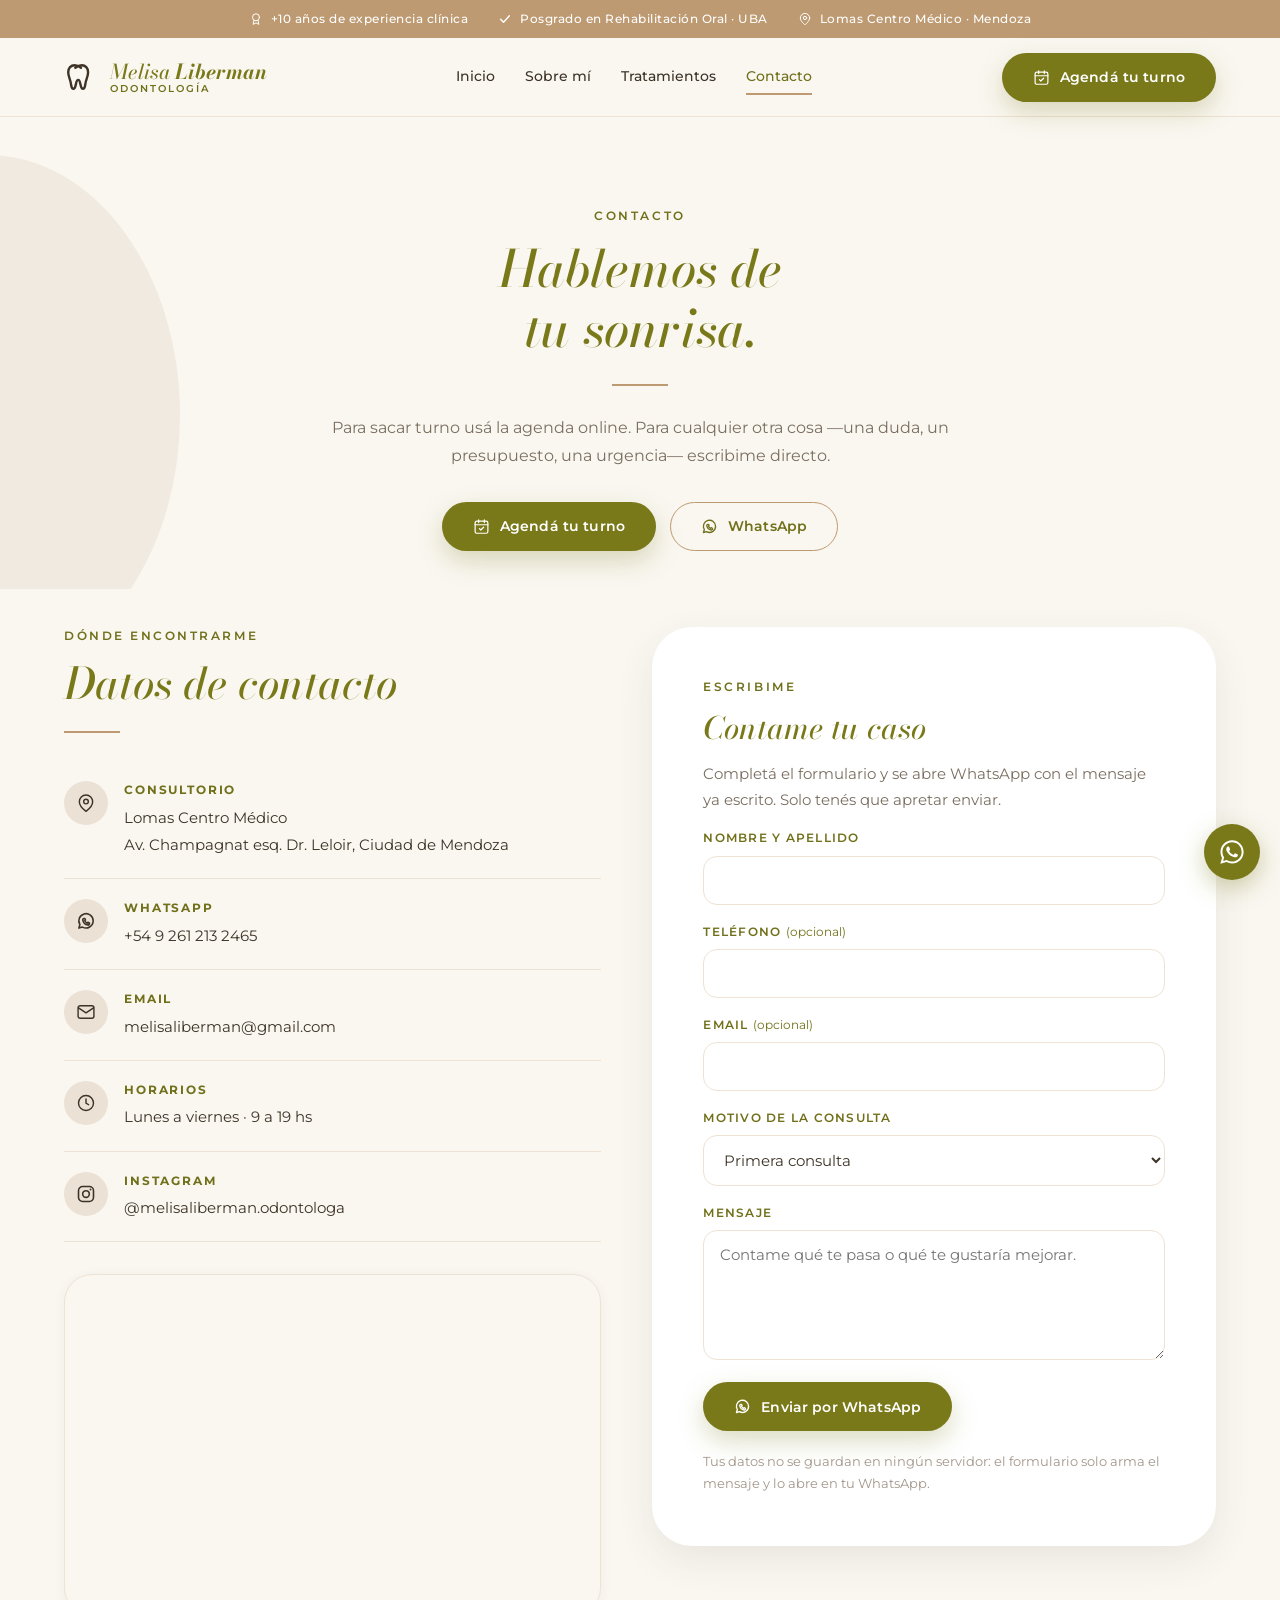
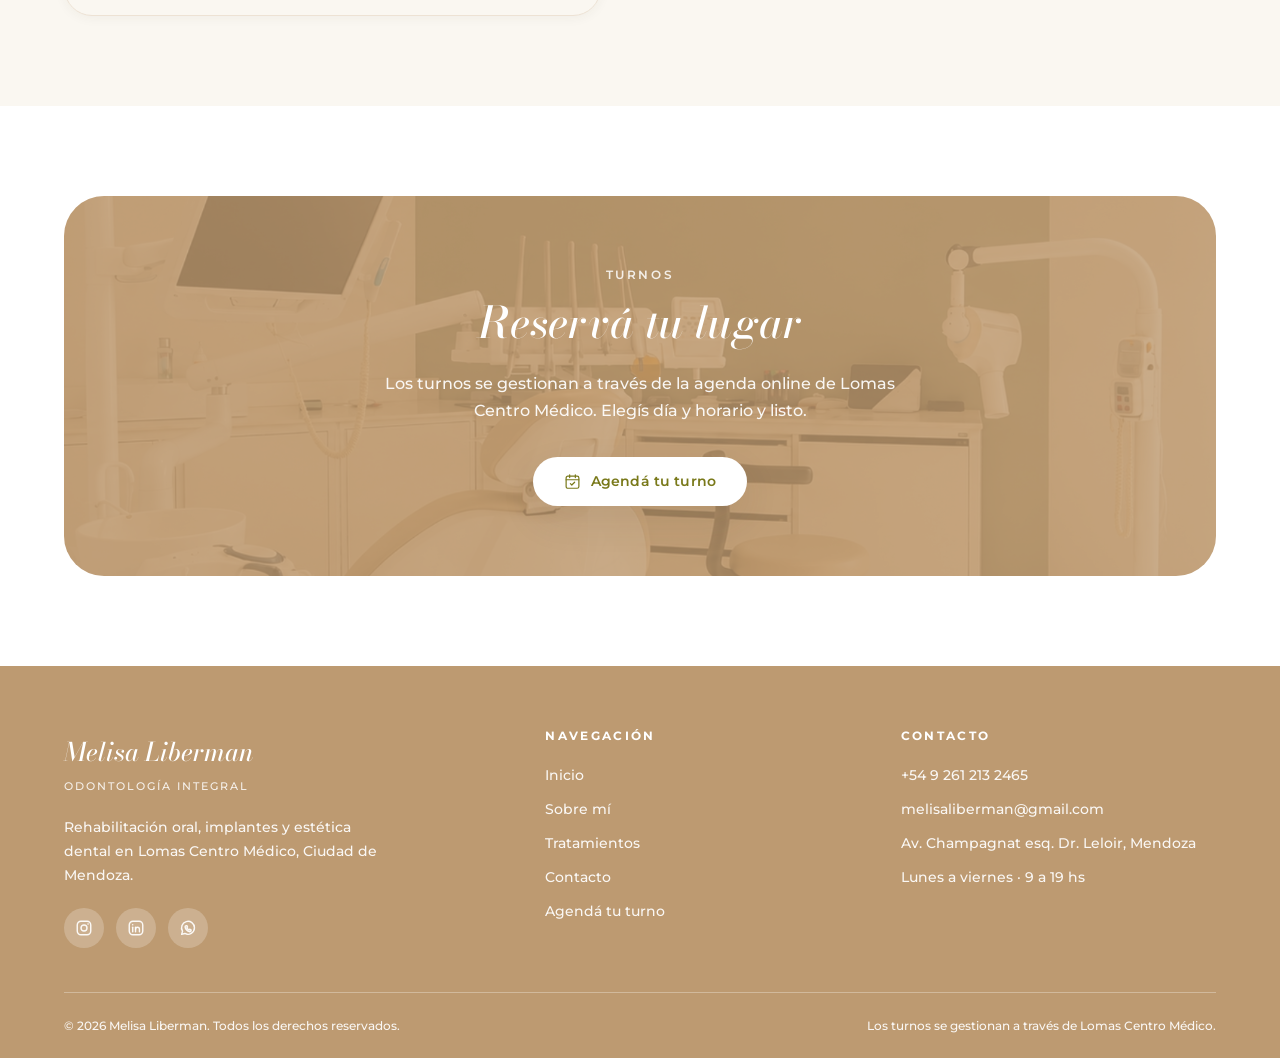
==== commit c45228ce: "Sin atencion a ninos, iconos de redes parejos, WhatsApp en oliva y mensaje nuevo" ====
--- a/contacto.html
+++ b/contacto.html
@@ -74,7 +74,7 @@
       <a class="btn btn--primario" href="#" data-agenda>
         <svg><use href="assets/iconos.svg#ico-calendario"></use></svg>Agendá tu turno
       </a>
-      <a class="btn btn--linea" href="#" data-wa="Hola Melisa, quisiera hacerte una consulta.">
+      <a class="btn btn--linea" href="#" data-wa>
         <svg><use href="assets/iconos.svg#ico-whatsapp"></use></svg>WhatsApp
       </a>
     </div>
@@ -105,7 +105,7 @@
           <span class="contacto-item__ico"><svg><use href="assets/iconos.svg#ico-whatsapp"></use></svg></span>
           <div>
             <b>WhatsApp</b>
-            <a href="#" data-wa="Hola Melisa, quisiera hacerte una consulta.">+54 9 261 213 2465</a>
+            <a href="#" data-wa>+54 9 261 213 2465</a>
           </div>
         </div>
 
@@ -233,7 +233,7 @@
           <a href="https://www.linkedin.com/in/melisa-liberman-odontologa/" target="_blank" rel="noopener" aria-label="LinkedIn">
             <svg><use href="assets/iconos.svg#ico-linkedin"></use></svg>
           </a>
-          <a href="#" data-wa="Hola Melisa, quisiera hacerte una consulta." aria-label="WhatsApp">
+          <a href="#" data-wa aria-label="WhatsApp">
             <svg><use href="assets/iconos.svg#ico-whatsapp"></use></svg>
           </a>
         </div>
@@ -248,7 +248,7 @@
       </div>
       <div>
         <h4>Contacto</h4>
-        <a href="#" data-wa="Hola Melisa, quisiera hacerte una consulta.">+54 9 261 213 2465</a>
+        <a href="#" data-wa>+54 9 261 213 2465</a>
         <a href="mailto:melisaliberman@gmail.com">melisaliberman@gmail.com</a>
         <a href="https://maps.google.com/?q=Lomas+Centro+Medico+Mendoza" target="_blank" rel="noopener">Av. Champagnat esq. Dr. Leloir, Mendoza</a>
         <a href="#" style="cursor:default">Lunes a viernes · 9 a 19 hs</a>
@@ -261,7 +261,7 @@
   </div>
 </footer>
 
-<a class="wa-flotante" href="#" data-wa="Hola Melisa, quisiera hacerte una consulta." aria-label="Escribir por WhatsApp">
+<a class="wa-flotante" href="#" data-wa aria-label="Escribir por WhatsApp">
   <svg viewBox="0 0 24 24"><path d="M12.04 2C6.58 2 2.13 6.45 2.13 11.91c0 1.75.46 3.45 1.32 4.95L2 22l5.25-1.38a9.87 9.87 0 0 0 4.79 1.22h.01c5.46 0 9.91-4.45 9.91-9.91 0-2.65-1.03-5.14-2.9-7.01A9.82 9.82 0 0 0 12.04 2Zm0 18.13h-.01a8.2 8.2 0 0 1-4.18-1.15l-.3-.18-3.11.82.83-3.04-.2-.31a8.18 8.18 0 0 1-1.26-4.36c0-4.54 3.7-8.23 8.24-8.23 2.2 0 4.27.86 5.82 2.41a8.18 8.18 0 0 1 2.41 5.83c0 4.54-3.7 8.21-8.24 8.21Zm4.52-6.16c-.25-.12-1.47-.72-1.69-.81-.23-.08-.39-.12-.56.13-.16.24-.64.8-.78.97-.15.16-.29.18-.53.06-.25-.12-1.05-.39-1.99-1.23-.74-.66-1.23-1.47-1.38-1.72-.14-.25-.01-.38.11-.5.11-.11.25-.29.37-.43.12-.15.16-.25.25-.41.08-.17.04-.31-.02-.43-.06-.12-.56-1.34-.76-1.84-.2-.48-.4-.42-.56-.42-.14-.01-.31-.01-.47-.01-.16 0-.43.06-.65.31-.22.25-.86.84-.86 2.05s.88 2.38 1 2.54c.12.17 1.73 2.64 4.19 3.7.59.25 1.04.4 1.4.52.59.19 1.12.16 1.55.1.47-.07 1.47-.6 1.67-1.18.21-.58.21-1.07.15-1.18-.06-.11-.22-.17-.47-.29Z"/></svg>
 </a>
 
--- a/css/styles.css
+++ b/css/styles.css
@@ -1,35 +1,38 @@
 /* =========================================================
    Melisa Liberman · Sistema visual
-   Paleta blanco + beige caramelo. El oliva queda reservado
-   para botones y detalles chicos.
+   Blanco dominante, bandas de beige caramelo y el oliva reservado
+   a los titulares y al botón principal. Sin bloques oscuros.
    Un solo tipo en los titulares: Bodoni Moda itálica.
    ========================================================= */
 
 :root{
-  /* --- Caramelo: el eje de la paleta --- */
-  --caramelo:#B8905F;         /* el tostado de marca */
-  --caramelo-osc:#8B6239;     /* textos chicos destacados, íconos */
-  --caramelo-prof:#6B4A2A;    /* footer, topbar y bloques oscuros */
-  --caramelo-claro:#E8DCCB;   /* fondos de íconos, ondas */
+  /* --- Beige caramelo: el campo de la paleta ---
+     Es el color que ocupa superficie: las bandas (topbar, footer, CTA),
+     las ondas, los círculos de íconos y los filetes. Nunca para texto chico. */
+  --caramelo:#BD9A71;         /* el beige caramelo de marca */
+  --caramelo-claro:#ECE1D5;   /* fondos de íconos y ondas */
+
+  /* --- Oliva: el acento ---
+     Aparece solo en los titulares y en el botón principal, igual que en
+     las piezas de Instagram. Nunca como fondo de bloques grandes. */
+  --oliva:#79791A;            /* títulos y botones · el oliva exacto de marca */
+  --oliva-osc:#616115;        /* solo el hover de los botones */
+  --oliva-medio:#70701A;      /* textos chicos e íconos · 4.9:1 sobre crema */
 
   /* --- Neutros --- */
   --blanco:#FFFFFF;
   --crema:#FAF7F1;            /* fondo general */
-  --crema-2:#F3ECE1;          /* secciones alternadas */
-
-  /* --- Titulares --- */
-  --titulo:#7A5432;
-  --titulo-fuerte:#5C3D22;
+  --crema-2:#F4EDE4;          /* secciones alternadas */
+
+  /* --- Titulares: un solo color, el oliva de marca --- */
+  --titulo:#79791A;
+  --sobre-caramelo:#FFFFFF;   /* texto encima de las bandas caramelo */
 
   /* --- Texto --- */
   --texto:#3D3327;
   --gris:#7A6E60;
   --gris-claro:#A2968A;
-  --borde:#EADFCF;
-
-  /* --- Acento (solo botones y detalles chicos) --- */
-  --oliva:#79791A;
-  --oliva-osc:#5C5C12;
+  --borde:#EDE2D4;
 
   /* --- Estados --- */
   --ok:#5C8A3C;
@@ -63,7 +66,7 @@
    (evitan el salto de layout al cargar) y sin esto el navegador respeta ese
    alto fijo mientras achica el ancho, deformando la foto. */
 img{max-width:100%;height:auto;display:block}
-a{color:var(--caramelo-osc);text-decoration:none}
+a{color:var(--oliva-medio);text-decoration:none}
 button{font-family:inherit}
 p{margin:0 0 1em}
 ul{margin:0;padding:0;list-style:none}
@@ -80,11 +83,9 @@
 h3{font-size:clamp(1.15rem,1.6vw,1.4rem)}
 h4{font-size:1.05rem}
 
-/* La segunda línea del titular: misma Bodoni itálica, más peso y más oscura.
-   Es el recurso que reemplaza a la vieja mezcla con la sans. */
-.destacado{
-  display:block;font-weight:700;color:var(--titulo-fuerte);font-size:1.04em;
-}
+/* La segunda línea del titular. Mismo color, mismo peso, mismo cuerpo:
+   solo fuerza el salto de línea donde queremos que corte la frase. */
+.destacado{display:block}
 
 /* ---------- Utilidades ---------- */
 .contenedor{width:100%;max-width:var(--ancho);margin-inline:auto;padding-inline:24px}
@@ -99,7 +100,7 @@
 
 .eyebrow{
   font-family:var(--f-texto);font-size:.72rem;font-weight:600;letter-spacing:.22em;
-  text-transform:uppercase;color:var(--caramelo-osc);margin:0 0 1em;display:block;
+  text-transform:uppercase;color:var(--oliva-medio);margin:0 0 1em;display:block;
 }
 .subtitulo{color:var(--gris);max-width:620px;font-size:1.02rem}
 .centro .subtitulo{margin-inline:auto}
@@ -126,8 +127,7 @@
 .seccion > .contenedor,
 .hero > .contenedor{position:relative;z-index:1}
 
-/* ---------- Botones ----------
-   Acá sí vive el oliva: es el único lugar donde aparece en grande. */
+/* ---------- Botones ---------- */
 .btn{
   display:inline-flex;align-items:center;justify-content:center;gap:10px;
   padding:15px 30px;border-radius:999px;font-family:var(--f-texto);font-weight:600;
@@ -138,26 +138,34 @@
 .btn svg{width:17px;height:17px;flex:none;fill:none;stroke:currentColor;stroke-width:1.8}
 .btn--primario{background:var(--oliva);color:#fff;box-shadow:0 10px 26px rgba(121,121,26,.26)}
 .btn--primario:hover{background:var(--oliva-osc);transform:translateY(-2px);box-shadow:0 14px 32px rgba(121,121,26,.32)}
-.btn--tostado{background:var(--caramelo);color:#fff;box-shadow:0 10px 26px rgba(184,144,95,.3)}
-.btn--tostado:hover{background:var(--caramelo-osc);transform:translateY(-2px)}
-.btn--linea{background:transparent;color:var(--caramelo-osc);border-color:var(--caramelo)}
-.btn--linea:hover{background:var(--caramelo-osc);color:#fff;border-color:var(--caramelo-osc);transform:translateY(-2px)}
-.btn--claro{background:#fff;color:var(--caramelo-prof);box-shadow:var(--sombra-md)}
+.btn--tostado{background:var(--caramelo);color:#fff;box-shadow:0 10px 26px rgba(189,154,113,.34)}
+.btn--tostado:hover{background:var(--oliva-medio);transform:translateY(-2px)}
+.btn--linea{background:transparent;color:var(--oliva-medio);border-color:var(--caramelo)}
+.btn--linea:hover{background:var(--oliva-medio);color:#fff;border-color:var(--oliva-medio);transform:translateY(-2px)}
+/* Los dos que van encima de una banda caramelo */
+.btn--claro{background:#fff;color:var(--oliva);box-shadow:var(--sombra-md)}
 .btn--claro:hover{transform:translateY(-2px);box-shadow:var(--sombra-lg)}
-.btn--fantasma{background:rgba(255,255,255,.14);color:#fff;border-color:rgba(255,255,255,.45)}
-.btn--fantasma:hover{background:#fff;color:var(--caramelo-prof)}
+.btn--fantasma{background:rgba(255,255,255,.16);color:#fff;border-color:rgba(255,255,255,.7)}
+.btn--fantasma:hover{background:#fff;color:var(--oliva)}
 .btn--sm{padding:11px 20px;font-size:.82rem}
+
+/* ---------- Bandas caramelo ----------
+   Topbar, footer, CTA, sello del hero y tarjeta destacada.
+   Todo el texto encima va en blanco; se le sube medio punto de peso
+   porque el blanco sobre un beige medio necesita algo más de cuerpo. */
+.topbar,.footer,.cta,.bloque-oliva,.hero__sello{font-weight:500}
+.topbar b,.footer b,.cta b,.bloque-oliva b{font-weight:700}
 
 /* ---------- Header ---------- */
 .topbar{
-  background:var(--caramelo-prof);color:#F0E4D6;font-size:.78rem;letter-spacing:.04em;
+  background:var(--caramelo);color:var(--sobre-caramelo);font-size:.78rem;letter-spacing:.04em;
 }
 .topbar .contenedor{
   display:flex;gap:30px;align-items:center;justify-content:center;
   min-height:38px;flex-wrap:wrap;padding-block:7px;
 }
 .topbar span{display:inline-flex;align-items:center;gap:8px}
-.topbar svg{width:14px;height:14px;fill:none;stroke:var(--caramelo);stroke-width:1.8}
+.topbar svg{width:14px;height:14px;fill:none;stroke:var(--sobre-caramelo);stroke-width:1.8}
 
 .header{
   position:sticky;top:0;z-index:60;background:rgba(250,247,241,.92);
@@ -168,17 +176,16 @@
   min-height:var(--header-h);
 }
 .marca{display:flex;align-items:center;gap:12px;color:inherit}
-/* El diente en oliva: elemento chico, funciona como firma de color. */
 .marca__icono{width:34px;height:34px;flex:none;fill:none;stroke:var(--oliva);stroke-width:1.6}
 .marca__txt{display:flex;flex-direction:column;line-height:1.15}
 .marca__nombre{
   font-family:var(--f-display);font-style:italic;font-size:1.28rem;
   color:var(--titulo);font-weight:500;
 }
-.marca__nombre b{font-weight:700;color:var(--titulo-fuerte)}
+.marca__nombre b{font-weight:700}
 .marca__rol{
   font-size:.62rem;letter-spacing:.2em;text-transform:uppercase;
-  color:var(--caramelo-osc);font-weight:600;
+  color:var(--oliva-medio);font-weight:600;
 }
 
 .nav{display:flex;align-items:center;gap:30px}
@@ -190,10 +197,10 @@
   background:var(--caramelo);transition:right .25s ease;
 }
 .nav a:not(.btn):hover:after,.nav a.activo:after{right:0}
-.nav a.activo{color:var(--caramelo-osc)}
+.nav a.activo{color:var(--oliva-medio)}
 .nav .btn{display:none}
 .menu-btn{
-  display:none;background:none;border:0;cursor:pointer;color:var(--caramelo-osc);padding:6px;
+  display:none;background:none;border:0;cursor:pointer;color:var(--oliva-medio);padding:6px;
 }
 .menu-btn svg{width:26px;height:26px;fill:none;stroke:currentColor;stroke-width:1.8}
 .header > .contenedor > .btn{flex:none}
@@ -208,7 +215,7 @@
 }
 .hero__saludo{
   display:inline-flex;align-items:center;gap:10px;font-size:.72rem;font-weight:600;
-  letter-spacing:.22em;text-transform:uppercase;color:var(--caramelo-osc);margin-bottom:22px;
+  letter-spacing:.22em;text-transform:uppercase;color:var(--oliva-medio);margin-bottom:22px;
 }
 .hero__saludo:before{content:"";width:34px;height:1.5px;background:var(--caramelo)}
 .hero h1{margin-bottom:26px}
@@ -223,7 +230,7 @@
 }
 /* Píldora con los ejes de trabajo, arriba a la derecha de la foto */
 .hero__sello{
-  position:absolute;top:24px;right:-14px;background:var(--caramelo-prof);color:#fff;
+  position:absolute;top:24px;right:-14px;background:var(--caramelo);color:var(--sobre-caramelo);
   border-radius:999px;padding:22px 26px;text-align:center;box-shadow:var(--sombra-md);
   font-size:.76rem;line-height:1.7;letter-spacing:.02em;
 }
@@ -252,6 +259,8 @@
 .grilla--2{grid-template-columns:repeat(2,1fr)}
 .grilla--3{grid-template-columns:repeat(3,1fr)}
 .grilla--4{grid-template-columns:repeat(4,1fr)}
+/* Inicio: las 4 tarjetas a la izquierda y la tarjeta caramelo a la derecha */
+.grilla--trat{grid-template-columns:2.2fr 1fr}
 
 .card-trat{
   background:var(--blanco);border-radius:var(--radio-lg);padding:32px 26px;
@@ -273,17 +282,18 @@
 }
 .card-trat p{color:var(--gris);font-size:.88rem;margin:0}
 
-/* Bloque oscuro que acompaña la grilla */
+/* Bloque oscuro que acompaña la grilla (mantiene el nombre de clase
+   por compatibilidad con el HTML) */
 .bloque-oliva{
-  background:var(--caramelo-prof);color:#F3E9DE;border-radius:var(--radio-lg);
+  background:var(--caramelo);color:var(--sobre-caramelo);border-radius:var(--radio-lg);
   padding:clamp(30px,3.6vw,44px);display:flex;flex-direction:column;justify-content:center;
 }
 .bloque-oliva h3{
-  color:#fff;font-size:clamp(1.5rem,2.2vw,2rem);line-height:1.25;margin-bottom:.6em;
-}
-.bloque-oliva p{color:rgba(255,255,255,.8);font-size:.9rem;margin:0}
-.bloque-oliva .filete{background:var(--caramelo);margin:24px 0 0}
-.bloque-oliva .eyebrow{color:var(--caramelo-claro)}
+  color:var(--sobre-caramelo);font-size:clamp(1.5rem,2.2vw,2rem);line-height:1.25;margin-bottom:.6em;
+}
+.bloque-oliva p{color:rgba(255,255,255,.92);font-size:.9rem;margin:0}
+.bloque-oliva .filete{background:#fff;opacity:.5;margin:24px 0 0}
+.bloque-oliva .eyebrow{color:rgba(255,255,255,.85)}
 
 /* ---------- Acordeón ---------- */
 .acordeon{display:flex;flex-direction:column;gap:14px}
@@ -301,17 +311,16 @@
   width:46px;height:46px;border-radius:50%;background:var(--caramelo-claro);
   display:grid;place-items:center;flex:none;
 }
-.acor__ico svg{width:22px;height:22px;fill:none;stroke:var(--caramelo-osc);stroke-width:1.6}
+.acor__ico svg{width:22px;height:22px;fill:none;stroke:var(--oliva-medio);stroke-width:1.6}
 .acor__mas{
   margin-left:auto;width:28px;height:28px;border-radius:50%;background:var(--crema-2);
-  display:grid;place-items:center;flex:none;color:var(--caramelo-osc);
+  display:grid;place-items:center;flex:none;color:var(--oliva-medio);
   font-size:1.2rem;line-height:1;transition:transform .25s ease;
 }
 .acor[open] .acor__mas{transform:rotate(45deg);background:var(--caramelo);color:#fff}
 .acor__cuerpo{padding:0 28px 28px 92px;color:var(--gris);font-size:.94rem}
 .acor__cuerpo ul{display:grid;gap:10px;margin-top:16px}
 .acor__cuerpo li{display:flex;gap:11px;align-items:flex-start}
-/* Los tildes en oliva: detalle chico, es donde el verde suma sin dominar. */
 .acor__cuerpo li svg{width:17px;height:17px;flex:none;margin-top:5px;fill:none;stroke:var(--oliva);stroke-width:2}
 
 /* ---------- Pasos ---------- */
@@ -336,7 +345,7 @@
   width:46px;height:46px;border-radius:14px;background:var(--caramelo-claro);
   display:grid;place-items:center;flex:none;
 }
-.beneficio__ico svg{width:22px;height:22px;fill:none;stroke:var(--caramelo-osc);stroke-width:1.6}
+.beneficio__ico svg{width:22px;height:22px;fill:none;stroke:var(--oliva-medio);stroke-width:1.6}
 .beneficio h3{
   font-family:var(--f-texto);font-style:normal;font-weight:600;font-size:.98rem;
   color:var(--texto);margin-bottom:.3em;
@@ -352,7 +361,7 @@
   content:"";position:absolute;left:-30px;top:8px;width:11px;height:11px;border-radius:50%;
   background:var(--caramelo);box-shadow:0 0 0 4px var(--crema);
 }
-.timeline .anio{font-size:.72rem;font-weight:600;letter-spacing:.16em;text-transform:uppercase;color:var(--caramelo-osc)}
+.timeline .anio{font-size:.72rem;font-weight:600;letter-spacing:.16em;text-transform:uppercase;color:var(--oliva-medio)}
 .timeline h3{
   font-family:var(--f-texto);font-style:normal;font-weight:600;font-size:1rem;
   color:var(--texto);margin:.25em 0 .3em;
@@ -383,26 +392,32 @@
 }
 .testi__autor b{display:block;font-size:.92rem;color:var(--texto)}
 .testi__autor span{font-size:.78rem;color:var(--gris-claro);letter-spacing:.06em;text-transform:uppercase}
-.puntos{display:flex;gap:9px;justify-content:center;margin-top:26px}
+.puntos{display:flex;gap:2px;justify-content:center;margin-top:20px}
+/* El punto se dibuja con un ::before para que el botón real mida 40x40 y se
+   pueda tocar con el dedo sin agrandar el círculo visible. */
 .puntos button{
-  width:9px;height:9px;border-radius:50%;border:0;background:var(--caramelo-claro);
-  cursor:pointer;padding:0;transition:width .25s ease,background .25s ease;
-}
-.puntos button.activo{width:28px;border-radius:999px;background:var(--caramelo)}
+  width:40px;height:40px;border:0;background:none;cursor:pointer;padding:0;
+  display:grid;place-items:center;
+}
+.puntos button:before{
+  content:"";width:9px;height:9px;border-radius:50%;background:var(--caramelo-claro);
+  transition:width .25s ease,background .25s ease;
+}
+.puntos button.activo:before{width:28px;border-radius:999px;background:var(--caramelo)}
 
 /* ---------- CTA final ---------- */
 .cta{
-  position:relative;overflow:hidden;background:var(--caramelo-prof);color:#fff;
+  position:relative;overflow:hidden;background:var(--caramelo);color:var(--sobre-caramelo);
   border-radius:var(--radio-xl);padding:clamp(40px,5.5vw,76px);text-align:center;
 }
 .cta:before{
   content:"";position:absolute;inset:0;background:url("../assets/img/cta-fondo.jpg") center/cover;
-  opacity:.2;
+  opacity:.18;
 }
 .cta > *{position:relative;z-index:1}
-.cta h2{color:#fff}
-.cta p{color:rgba(255,255,255,.84);max-width:560px;margin-inline:auto}
-.cta .eyebrow{color:var(--caramelo-claro)}
+.cta h2{color:var(--sobre-caramelo)}
+.cta p{color:rgba(255,255,255,.92);max-width:560px;margin-inline:auto}
+.cta .eyebrow{color:rgba(255,255,255,.85)}
 .cta__acciones{display:flex;gap:14px;justify-content:center;flex-wrap:wrap;margin-top:32px}
 
 /* ---------- Contacto ---------- */
@@ -413,14 +428,14 @@
   width:44px;height:44px;border-radius:50%;background:var(--caramelo-claro);
   display:grid;place-items:center;flex:none;
 }
-.contacto-item__ico svg{width:20px;height:20px;fill:none;stroke:var(--caramelo-osc);stroke-width:1.7}
-.contacto-item b{display:block;font-size:.72rem;letter-spacing:.16em;text-transform:uppercase;color:var(--caramelo-osc);margin-bottom:3px}
+.contacto-item__ico svg{width:20px;height:20px;fill:none;stroke:var(--oliva-medio);stroke-width:1.7}
+.contacto-item b{display:block;font-size:.72rem;letter-spacing:.16em;text-transform:uppercase;color:var(--oliva-medio);margin-bottom:3px}
 .contacto-item a,.contacto-item span{color:var(--texto);font-size:.96rem}
-.contacto-item a:hover{color:var(--caramelo-osc)}
+.contacto-item a:hover{color:var(--oliva-medio)}
 
 .form{display:grid;gap:16px}
 .campo{display:flex;flex-direction:column;gap:7px}
-.campo label{font-size:.78rem;font-weight:600;letter-spacing:.1em;text-transform:uppercase;color:var(--caramelo-osc)}
+.campo label{font-size:.78rem;font-weight:600;letter-spacing:.1em;text-transform:uppercase;color:var(--oliva-medio)}
 .campo input,.campo textarea,.campo select{
   font-family:inherit;font-size:.95rem;color:var(--texto);background:var(--blanco);
   border:1.5px solid var(--borde);border-radius:14px;padding:14px 16px;
@@ -428,7 +443,7 @@
 }
 .campo textarea{resize:vertical;min-height:130px}
 .campo input:focus,.campo textarea:focus,.campo select:focus{
-  outline:0;border-color:var(--caramelo);box-shadow:0 0 0 3px rgba(184,144,95,.18);
+  outline:0;border-color:var(--caramelo);box-shadow:0 0 0 3px rgba(189,154,113,.24);
 }
 .form .btn{justify-self:start;margin-top:6px}
 .form__aviso{font-size:.86rem;border-radius:14px;padding:13px 16px;display:none}
@@ -447,39 +462,41 @@
 .faq .acor__cuerpo{padding-left:26px}
 
 /* ---------- Footer ---------- */
-.footer{background:var(--caramelo-prof);color:rgba(255,255,255,.74);padding:clamp(48px,5vw,72px) 0 0}
+.footer{background:var(--caramelo);color:rgba(255,255,255,.92);padding:clamp(48px,5vw,72px) 0 0}
 .footer__top{display:grid;grid-template-columns:1.4fr 1fr 1fr;gap:40px;padding-bottom:44px}
 .footer h4{
-  color:#fff;font-family:var(--f-texto);font-style:normal;font-size:.72rem;font-weight:600;
-  letter-spacing:.2em;text-transform:uppercase;margin-bottom:1.4em;
+  color:var(--sobre-caramelo);font-family:var(--f-texto);font-style:normal;font-size:.72rem;
+  font-weight:700;letter-spacing:.2em;text-transform:uppercase;margin-bottom:1.4em;
 }
 .footer__marca{
-  font-family:var(--f-display);font-style:italic;font-size:1.6rem;color:#fff;
+  font-family:var(--f-display);font-style:italic;font-size:1.6rem;color:var(--sobre-caramelo);
   display:block;margin-bottom:4px;
 }
-.footer__rol{font-size:.7rem;letter-spacing:.18em;text-transform:uppercase;color:var(--caramelo-claro);display:block;margin-bottom:20px}
+.footer__rol{font-size:.7rem;letter-spacing:.18em;text-transform:uppercase;color:rgba(255,255,255,.85);display:block;margin-bottom:20px}
 .footer p{font-size:.88rem;max-width:330px}
-.footer a{color:rgba(255,255,255,.74);font-size:.88rem;display:block;padding:5px 0}
-.footer a:hover{color:var(--caramelo-claro)}
+.footer a{color:rgba(255,255,255,.92);font-size:.88rem;display:block;padding:5px 0}
+.footer a:hover{color:#fff}
 .footer__redes{display:flex;gap:12px;margin-top:20px}
 .footer__redes a{
-  width:40px;height:40px;border-radius:50%;background:rgba(255,255,255,.1);
+  width:40px;height:40px;border-radius:50%;background:rgba(255,255,255,.22);
   display:grid;place-items:center;padding:0;transition:background .2s ease,transform .2s ease;
 }
-.footer__redes a:hover{background:var(--caramelo);transform:translateY(-2px)}
-.footer__redes svg{width:18px;height:18px;fill:none;stroke:#fff;stroke-width:1.7}
+.footer__redes a:hover{background:rgba(255,255,255,.4);transform:translateY(-2px)}
+.footer__redes svg{width:18px;height:18px;fill:none;stroke:#fff;stroke-width:1.8}
 .footer__abajo{
-  border-top:1px solid rgba(255,255,255,.14);padding:22px 0;
+  border-top:1px solid rgba(255,255,255,.3);padding:22px 0;
   display:flex;justify-content:space-between;gap:16px;flex-wrap:wrap;font-size:.78rem;
 }
 
-/* Botón flotante de WhatsApp (verde propio de la marca WhatsApp) */
+/* Botón flotante de WhatsApp, en el oliva de la marca en vez del verde
+   de WhatsApp, para que no rompa la paleta. */
 .wa-flotante{
   position:fixed;right:20px;bottom:20px;z-index:70;width:56px;height:56px;border-radius:50%;
-  background:#25D366;display:grid;place-items:center;box-shadow:0 8px 24px rgba(0,0,0,.22);
-  transition:transform .2s ease;
-}
-.wa-flotante:hover{transform:scale(1.07)}
+  background:var(--oliva);display:grid;place-items:center;
+  box-shadow:0 8px 24px rgba(121,121,26,.35);
+  transition:transform .2s ease,background .2s ease;
+}
+.wa-flotante:hover{background:var(--oliva-osc);transform:scale(1.07)}
 .wa-flotante svg{width:28px;height:28px;fill:#fff;stroke:none}
 
 /* ---------- Responsive ---------- */
@@ -491,6 +508,7 @@
   .duo--invertido .duo__txt{order:0}
   .grilla--4{grid-template-columns:repeat(2,1fr)}
   .grilla--3{grid-template-columns:repeat(2,1fr)}
+  .grilla--trat{grid-template-columns:1fr}
   .pasos{grid-template-columns:repeat(2,1fr)}
   .footer__top{grid-template-columns:1fr 1fr}
   .onda{display:none}
@@ -498,26 +516,54 @@
 @media (max-width:820px){
   .header > .contenedor > .btn{display:none}
   .menu-btn{display:block;order:3}
+  /* absolute + top:100% lo cuelga del header (que es sticky y por lo tanto
+     posicionado). Con position:fixed quedaba anclado a la ventana y tapaba
+     la barra superior mientras la página estaba sin scrollear.
+     visibility:hidden evita que asome el botón del final estando cerrado. */
   .nav{
-    position:fixed;inset:var(--header-h) 0 auto;background:var(--crema);
+    position:absolute;top:100%;left:0;right:0;background:var(--crema);
     flex-direction:column;align-items:stretch;gap:0;padding:14px 24px 28px;
     border-bottom:1px solid var(--borde);box-shadow:var(--sombra-md);
-    transform:translateY(-130%);transition:transform .3s ease;
+    transform:translateY(-8px);opacity:0;visibility:hidden;
+    transition:transform .25s ease,opacity .25s ease,visibility .25s;
   }
-  .nav.abierto{transform:none}
-  .nav a{padding:15px 0;border-bottom:1px solid var(--borde);font-size:.98rem}
+  .nav.abierto{transform:none;opacity:1;visibility:visible}
+  /* 44px de alto mínimo: es la medida cómoda para tocar con el pulgar */
+  .nav a{
+    padding:15px 0;border-bottom:1px solid var(--borde);font-size:.98rem;
+    min-height:44px;display:flex;align-items:center;
+  }
   .nav a:not(.btn):after{display:none}
   .nav .btn{display:inline-flex;margin-top:18px;border-bottom:0;justify-content:center}
+  /* Tres líneas de barra superior se comían un cuarto de la primera pantalla:
+     en mobile dejamos solo el dato con más peso. */
   .topbar .contenedor{gap:16px;font-size:.72rem}
+  .topbar span:not(:first-child){display:none}
 }
 @media (max-width:640px){
-  .grilla--2,.grilla--3,.grilla--4,.pasos,.galeria{grid-template-columns:1fr}
+  .grilla--2,.grilla--3,.grilla--4,.grilla--trat,.pasos,.galeria{grid-template-columns:1fr}
   .footer__top{grid-template-columns:1fr;gap:32px}
   .acor__cuerpo{padding-left:28px}
   .acor summary{padding:20px;gap:14px}
-  .hero__sello{right:auto;left:50%;transform:translateX(-50%);top:auto;bottom:-22px}
-  .hero__foto{border-radius:var(--radio-lg) var(--radio-lg) 140px 140px}
-  .footer__abajo{justify-content:center;text-align:center}
+  /* La píldora tapaba el centro de la foto: en mobile se convierte en una
+     fila de palabras debajo, sin encimarse con la imagen. */
+  .hero__sello{
+    position:static;transform:none;margin-top:18px;padding:14px 18px;
+    border-radius:var(--radio-lg);display:flex;flex-wrap:wrap;gap:8px 14px;
+    justify-content:center;font-size:.74rem;line-height:1.2;
+  }
+  .hero__sello b{display:inline}
+  .hero__foto{border-radius:140px 140px var(--radio-lg) var(--radio-lg)}
+  /* El botón flotante de WhatsApp vive en la esquina inferior derecha:
+     le dejamos aire al footer para que no le tape la última línea. */
+  .footer__abajo{justify-content:center;text-align:center;padding-bottom:76px}
+
+  /* Textos y enlaces más cómodos de leer y de tocar en pantalla chica */
+  .marca__rol{font-size:.66rem}
+  .contacto-item{padding:22px 0}
+  .contacto-item a{display:inline-block;padding-block:6px;font-size:1rem}
+  .footer a{padding:9px 0}
+  .topbar .contenedor{gap:10px 18px;padding-block:9px}
 }
 
 @media (prefers-reduced-motion:reduce){
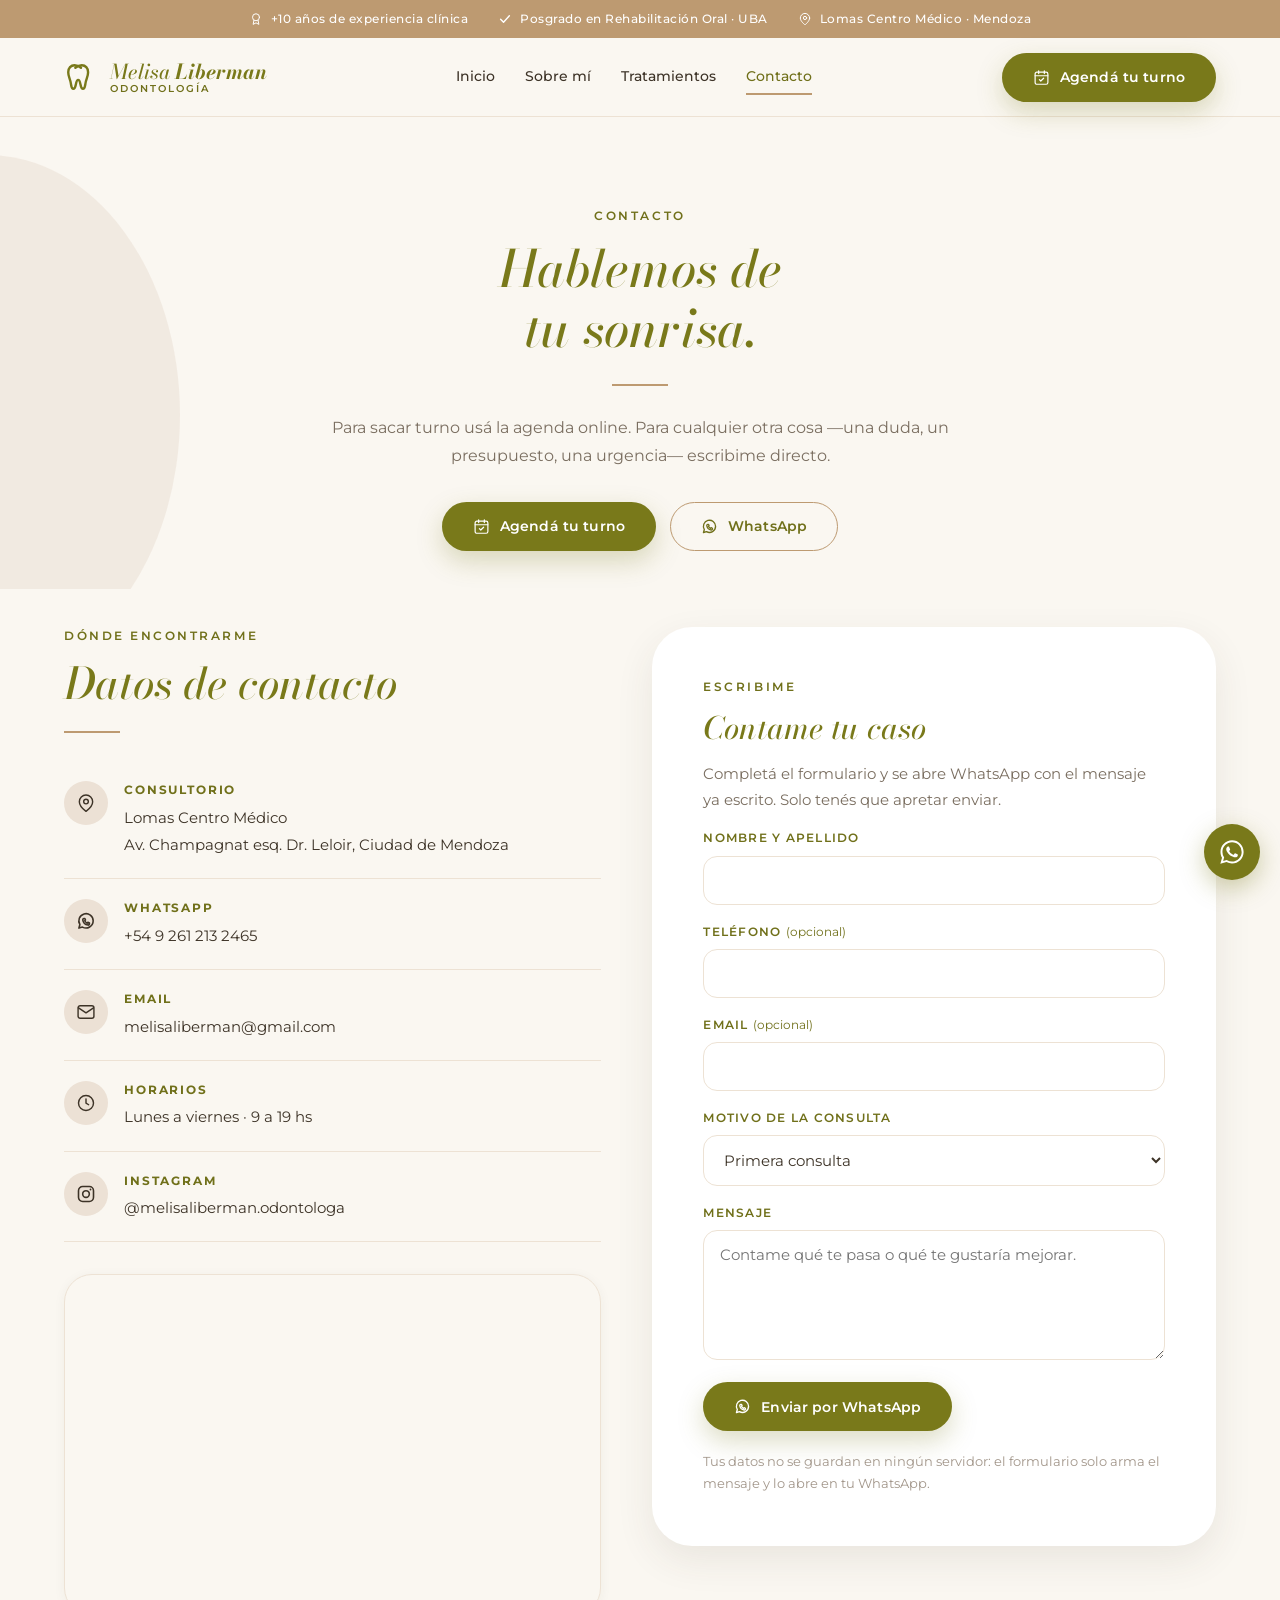
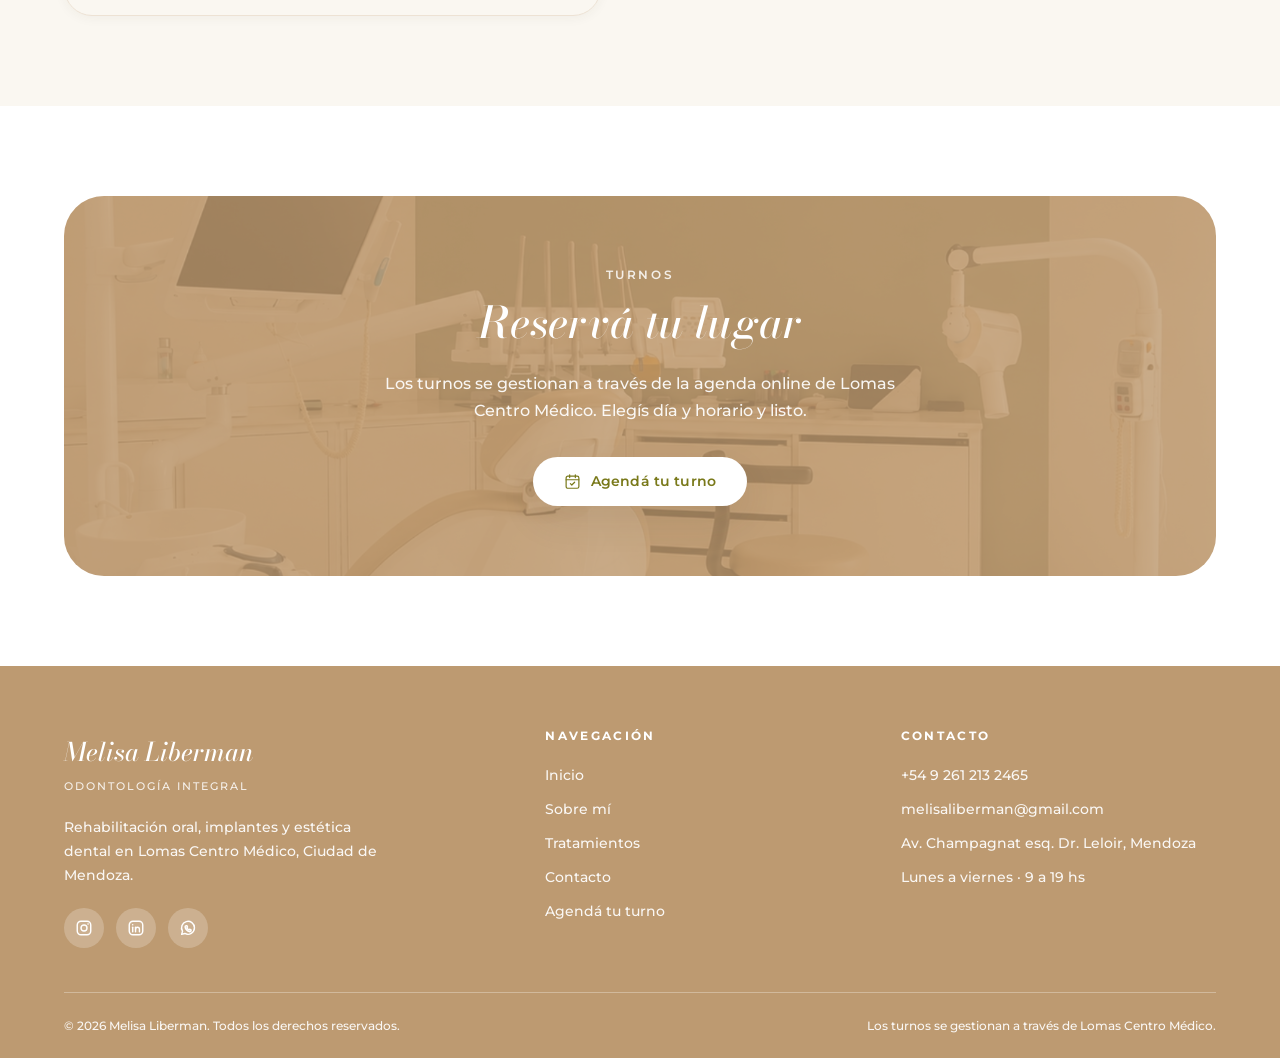
==== commit 968e29c1: "Solucionar cache: regla /* en Netlify y versionado de assets" ====
--- a/contacto.html
+++ b/contacto.html
@@ -10,34 +10,34 @@
 <meta property="og:description" content="WhatsApp, email y turnos online. Lomas Centro Médico, Ciudad de Mendoza.">
 <meta property="og:type" content="website">
 <meta property="og:locale" content="es_AR">
-<meta property="og:image" content="assets/img/og-image.jpg">
-<link rel="icon" href="assets/img/favicon.png">
+<meta property="og:image" content="assets/img/og-image.jpg?v=1">
+<link rel="icon" href="assets/img/favicon.png?v=1">
 <link rel="preconnect" href="https://fonts.googleapis.com">
 <link rel="preconnect" href="https://fonts.gstatic.com" crossorigin>
 <link href="https://fonts.googleapis.com/css2?family=Bodoni+Moda:ital,opsz,wght@1,6..96,500;1,6..96,600;1,6..96,700&family=Montserrat:ital,wght@0,400;0,500;0,600;0,700;1,400&display=swap" rel="stylesheet">
-<link rel="stylesheet" href="css/styles.css">
+<link rel="stylesheet" href="css/styles.css?v=1">
 </head>
 <body>
 
 <div class="topbar">
   <div class="contenedor">
-    <span><svg><use href="assets/iconos.svg#ico-medalla"></use></svg>+10 años de experiencia clínica</span>
-    <span><svg><use href="assets/iconos.svg#ico-check-simple"></use></svg>Posgrado en Rehabilitación Oral · UBA</span>
-    <span><svg><use href="assets/iconos.svg#ico-mapa"></use></svg>Lomas Centro Médico · Mendoza</span>
+    <span><svg><use href="assets/iconos.svg?v=1#ico-medalla"></use></svg>+10 años de experiencia clínica</span>
+    <span><svg><use href="assets/iconos.svg?v=1#ico-check-simple"></use></svg>Posgrado en Rehabilitación Oral · UBA</span>
+    <span><svg><use href="assets/iconos.svg?v=1#ico-mapa"></use></svg>Lomas Centro Médico · Mendoza</span>
   </div>
 </div>
 
 <header class="header">
   <div class="contenedor">
     <a class="marca" href="index.html">
-      <svg class="marca__icono"><use href="assets/iconos.svg#ico-diente"></use></svg>
+      <svg class="marca__icono"><use href="assets/iconos.svg?v=1#ico-diente"></use></svg>
       <span class="marca__txt">
         <span class="marca__nombre">Melisa <b>Liberman</b></span>
         <span class="marca__rol">Odontología</span>
       </span>
     </a>
     <button class="menu-btn" aria-label="Abrir menú" aria-expanded="false">
-      <svg><use href="assets/iconos.svg#ico-menu"></use></svg>
+      <svg><use href="assets/iconos.svg?v=1#ico-menu"></use></svg>
     </button>
     <nav class="nav">
       <a href="index.html">Inicio</a>
@@ -45,11 +45,11 @@
       <a href="tratamientos.html">Tratamientos</a>
       <a href="contacto.html" class="activo">Contacto</a>
       <a class="btn btn--primario" href="#" data-agenda>
-        <svg><use href="assets/iconos.svg#ico-calendario"></use></svg>Agendá tu turno
+        <svg><use href="assets/iconos.svg?v=1#ico-calendario"></use></svg>Agendá tu turno
       </a>
     </nav>
     <a class="btn btn--primario" href="#" data-agenda>
-      <svg><use href="assets/iconos.svg#ico-calendario"></use></svg>Agendá tu turno
+      <svg><use href="assets/iconos.svg?v=1#ico-calendario"></use></svg>Agendá tu turno
     </a>
   </div>
 </header>
@@ -72,10 +72,10 @@
     </p>
     <div class="hero__acciones" style="justify-content:center">
       <a class="btn btn--primario" href="#" data-agenda>
-        <svg><use href="assets/iconos.svg#ico-calendario"></use></svg>Agendá tu turno
+        <svg><use href="assets/iconos.svg?v=1#ico-calendario"></use></svg>Agendá tu turno
       </a>
       <a class="btn btn--linea" href="#" data-wa>
-        <svg><use href="assets/iconos.svg#ico-whatsapp"></use></svg>WhatsApp
+        <svg><use href="assets/iconos.svg?v=1#ico-whatsapp"></use></svg>WhatsApp
       </a>
     </div>
   </div>
@@ -92,7 +92,7 @@
         <hr class="filete">
 
         <div class="contacto-item">
-          <span class="contacto-item__ico"><svg><use href="assets/iconos.svg#ico-mapa"></use></svg></span>
+          <span class="contacto-item__ico"><svg><use href="assets/iconos.svg?v=1#ico-mapa"></use></svg></span>
           <div>
             <b>Consultorio</b>
             <a href="https://maps.google.com/?q=Lomas+Centro+Medico+Mendoza" target="_blank" rel="noopener">
@@ -102,7 +102,7 @@
         </div>
 
         <div class="contacto-item">
-          <span class="contacto-item__ico"><svg><use href="assets/iconos.svg#ico-whatsapp"></use></svg></span>
+          <span class="contacto-item__ico"><svg><use href="assets/iconos.svg?v=1#ico-whatsapp"></use></svg></span>
           <div>
             <b>WhatsApp</b>
             <a href="#" data-wa>+54 9 261 213 2465</a>
@@ -110,7 +110,7 @@
         </div>
 
         <div class="contacto-item">
-          <span class="contacto-item__ico"><svg><use href="assets/iconos.svg#ico-mail"></use></svg></span>
+          <span class="contacto-item__ico"><svg><use href="assets/iconos.svg?v=1#ico-mail"></use></svg></span>
           <div>
             <b>Email</b>
             <a href="mailto:melisaliberman@gmail.com">melisaliberman@gmail.com</a>
@@ -118,7 +118,7 @@
         </div>
 
         <div class="contacto-item">
-          <span class="contacto-item__ico"><svg><use href="assets/iconos.svg#ico-reloj"></use></svg></span>
+          <span class="contacto-item__ico"><svg><use href="assets/iconos.svg?v=1#ico-reloj"></use></svg></span>
           <div>
             <b>Horarios</b>
             <span>Lunes a viernes · 9 a 19 hs</span>
@@ -126,7 +126,7 @@
         </div>
 
         <div class="contacto-item">
-          <span class="contacto-item__ico"><svg><use href="assets/iconos.svg#ico-instagram"></use></svg></span>
+          <span class="contacto-item__ico"><svg><use href="assets/iconos.svg?v=1#ico-instagram"></use></svg></span>
           <div>
             <b>Instagram</b>
             <a href="https://www.instagram.com/melisaliberman.odontologa/" target="_blank" rel="noopener">
@@ -183,7 +183,7 @@
                       placeholder="Contame qué te pasa o qué te gustaría mejorar."></textarea>
           </div>
           <button class="btn btn--primario" type="submit">
-            <svg><use href="assets/iconos.svg#ico-whatsapp"></use></svg>Enviar por WhatsApp
+            <svg><use href="assets/iconos.svg?v=1#ico-whatsapp"></use></svg>Enviar por WhatsApp
           </button>
           <div class="form__aviso" id="msg-contacto" role="status" aria-live="polite"></div>
         </form>
@@ -210,7 +210,7 @@
       </p>
       <div class="cta__acciones">
         <a class="btn btn--claro" href="#" data-agenda>
-          <svg><use href="assets/iconos.svg#ico-calendario"></use></svg>Agendá tu turno
+          <svg><use href="assets/iconos.svg?v=1#ico-calendario"></use></svg>Agendá tu turno
         </a>
       </div>
     </div>
@@ -228,13 +228,13 @@
         <p>Rehabilitación oral, implantes y estética dental en Lomas Centro Médico, Ciudad de Mendoza.</p>
         <div class="footer__redes">
           <a href="https://www.instagram.com/melisaliberman.odontologa/" target="_blank" rel="noopener" aria-label="Instagram">
-            <svg><use href="assets/iconos.svg#ico-instagram"></use></svg>
+            <svg><use href="assets/iconos.svg?v=1#ico-instagram"></use></svg>
           </a>
           <a href="https://www.linkedin.com/in/melisa-liberman-odontologa/" target="_blank" rel="noopener" aria-label="LinkedIn">
-            <svg><use href="assets/iconos.svg#ico-linkedin"></use></svg>
+            <svg><use href="assets/iconos.svg?v=1#ico-linkedin"></use></svg>
           </a>
           <a href="#" data-wa aria-label="WhatsApp">
-            <svg><use href="assets/iconos.svg#ico-whatsapp"></use></svg>
+            <svg><use href="assets/iconos.svg?v=1#ico-whatsapp"></use></svg>
           </a>
         </div>
       </div>
@@ -265,6 +265,6 @@
   <svg viewBox="0 0 24 24"><path d="M12.04 2C6.58 2 2.13 6.45 2.13 11.91c0 1.75.46 3.45 1.32 4.95L2 22l5.25-1.38a9.87 9.87 0 0 0 4.79 1.22h.01c5.46 0 9.91-4.45 9.91-9.91 0-2.65-1.03-5.14-2.9-7.01A9.82 9.82 0 0 0 12.04 2Zm0 18.13h-.01a8.2 8.2 0 0 1-4.18-1.15l-.3-.18-3.11.82.83-3.04-.2-.31a8.18 8.18 0 0 1-1.26-4.36c0-4.54 3.7-8.23 8.24-8.23 2.2 0 4.27.86 5.82 2.41a8.18 8.18 0 0 1 2.41 5.83c0 4.54-3.7 8.21-8.24 8.21Zm4.52-6.16c-.25-.12-1.47-.72-1.69-.81-.23-.08-.39-.12-.56.13-.16.24-.64.8-.78.97-.15.16-.29.18-.53.06-.25-.12-1.05-.39-1.99-1.23-.74-.66-1.23-1.47-1.38-1.72-.14-.25-.01-.38.11-.5.11-.11.25-.29.37-.43.12-.15.16-.25.25-.41.08-.17.04-.31-.02-.43-.06-.12-.56-1.34-.76-1.84-.2-.48-.4-.42-.56-.42-.14-.01-.31-.01-.47-.01-.16 0-.43.06-.65.31-.22.25-.86.84-.86 2.05s.88 2.38 1 2.54c.12.17 1.73 2.64 4.19 3.7.59.25 1.04.4 1.4.52.59.19 1.12.16 1.55.1.47-.07 1.47-.6 1.67-1.18.21-.58.21-1.07.15-1.18-.06-.11-.22-.17-.47-.29Z"/></svg>
 </a>
 
-<script type="module" src="js/contacto.js"></script>
+<script type="module" src="js/contacto.js?v=1"></script>
 </body>
 </html>
--- a/css/styles.css
+++ b/css/styles.css
@@ -165,7 +165,7 @@
   min-height:38px;flex-wrap:wrap;padding-block:7px;
 }
 .topbar span{display:inline-flex;align-items:center;gap:8px}
-.topbar svg{width:14px;height:14px;fill:none;stroke:var(--sobre-caramelo);stroke-width:1.8}
+.topbar svg{width:14px;height:14px;fill:none;stroke:currentColor;stroke-width:1.8}
 
 .header{
   position:sticky;top:0;z-index:60;background:rgba(250,247,241,.92);
@@ -176,7 +176,7 @@
   min-height:var(--header-h);
 }
 .marca{display:flex;align-items:center;gap:12px;color:inherit}
-.marca__icono{width:34px;height:34px;flex:none;fill:none;stroke:var(--oliva);stroke-width:1.6}
+.marca__icono{width:34px;height:34px;flex:none;fill:none;color:var(--oliva);stroke:currentColor;stroke-width:1.6}
 .marca__txt{display:flex;flex-direction:column;line-height:1.15}
 .marca__nombre{
   font-family:var(--f-display);font-style:italic;font-size:1.28rem;
@@ -271,9 +271,9 @@
 .card-trat:hover{transform:translateY(-5px);box-shadow:var(--sombra-md)}
 .card-trat__icono{
   width:58px;height:58px;border-radius:50%;background:var(--caramelo);
-  display:grid;place-items:center;margin:0 auto 20px;flex:none;
-}
-.card-trat__icono svg{width:26px;height:26px;fill:none;stroke:#fff;stroke-width:1.6}
+  display:grid;place-items:center;margin:0 auto 20px;flex:none;color:#fff;
+}
+.card-trat__icono svg{width:26px;height:26px;fill:none;stroke:currentColor;stroke-width:1.6}
 /* Los títulos de tarjeta son texto corto: van en la sans para que se lean
    parejos con el párrafo de abajo. No compiten con los titulares reales. */
 .card-trat h3{
@@ -309,9 +309,9 @@
 .acor summary::-webkit-details-marker{display:none}
 .acor__ico{
   width:46px;height:46px;border-radius:50%;background:var(--caramelo-claro);
-  display:grid;place-items:center;flex:none;
-}
-.acor__ico svg{width:22px;height:22px;fill:none;stroke:var(--oliva-medio);stroke-width:1.6}
+  display:grid;place-items:center;flex:none;color:var(--oliva-medio);
+}
+.acor__ico svg{width:22px;height:22px;fill:none;stroke:currentColor;stroke-width:1.6}
 .acor__mas{
   margin-left:auto;width:28px;height:28px;border-radius:50%;background:var(--crema-2);
   display:grid;place-items:center;flex:none;color:var(--oliva-medio);
@@ -321,7 +321,8 @@
 .acor__cuerpo{padding:0 28px 28px 92px;color:var(--gris);font-size:.94rem}
 .acor__cuerpo ul{display:grid;gap:10px;margin-top:16px}
 .acor__cuerpo li{display:flex;gap:11px;align-items:flex-start}
-.acor__cuerpo li svg{width:17px;height:17px;flex:none;margin-top:5px;fill:none;stroke:var(--oliva);stroke-width:2}
+.acor__cuerpo li{color:var(--texto)}
+.acor__cuerpo li svg{width:17px;height:17px;flex:none;margin-top:5px;fill:none;color:var(--oliva);stroke:currentColor;stroke-width:2}
 
 /* ---------- Pasos ---------- */
 .pasos{display:grid;grid-template-columns:repeat(4,1fr);gap:22px;counter-reset:paso}
@@ -343,9 +344,9 @@
 .beneficio{display:flex;gap:16px;align-items:flex-start}
 .beneficio__ico{
   width:46px;height:46px;border-radius:14px;background:var(--caramelo-claro);
-  display:grid;place-items:center;flex:none;
-}
-.beneficio__ico svg{width:22px;height:22px;fill:none;stroke:var(--oliva-medio);stroke-width:1.6}
+  display:grid;place-items:center;flex:none;color:var(--oliva-medio);
+}
+.beneficio__ico svg{width:22px;height:22px;fill:none;stroke:currentColor;stroke-width:1.6}
 .beneficio h3{
   font-family:var(--f-texto);font-style:normal;font-weight:600;font-size:.98rem;
   color:var(--texto);margin-bottom:.3em;
@@ -411,7 +412,7 @@
   border-radius:var(--radio-xl);padding:clamp(40px,5.5vw,76px);text-align:center;
 }
 .cta:before{
-  content:"";position:absolute;inset:0;background:url("../assets/img/cta-fondo.jpg") center/cover;
+  content:"";position:absolute;inset:0;background:url("../assets/img/cta-fondo.jpg?v=1") center/cover;
   opacity:.18;
 }
 .cta > *{position:relative;z-index:1}
@@ -426,9 +427,9 @@
 .contacto-item:last-child{border-bottom:0}
 .contacto-item__ico{
   width:44px;height:44px;border-radius:50%;background:var(--caramelo-claro);
-  display:grid;place-items:center;flex:none;
-}
-.contacto-item__ico svg{width:20px;height:20px;fill:none;stroke:var(--oliva-medio);stroke-width:1.7}
+  display:grid;place-items:center;flex:none;color:var(--oliva-medio);
+}
+.contacto-item__ico svg{width:20px;height:20px;fill:none;stroke:currentColor;stroke-width:1.7}
 .contacto-item b{display:block;font-size:.72rem;letter-spacing:.16em;text-transform:uppercase;color:var(--oliva-medio);margin-bottom:3px}
 .contacto-item a,.contacto-item span{color:var(--texto);font-size:.96rem}
 .contacto-item a:hover{color:var(--oliva-medio)}
@@ -478,11 +479,11 @@
 .footer a:hover{color:#fff}
 .footer__redes{display:flex;gap:12px;margin-top:20px}
 .footer__redes a{
-  width:40px;height:40px;border-radius:50%;background:rgba(255,255,255,.22);
+  width:40px;height:40px;border-radius:50%;background:rgba(255,255,255,.22);color:#fff;
   display:grid;place-items:center;padding:0;transition:background .2s ease,transform .2s ease;
 }
 .footer__redes a:hover{background:rgba(255,255,255,.4);transform:translateY(-2px)}
-.footer__redes svg{width:18px;height:18px;fill:none;stroke:#fff;stroke-width:1.8}
+.footer__redes svg{width:18px;height:18px;fill:none;stroke:currentColor;stroke-width:1.8}
 .footer__abajo{
   border-top:1px solid rgba(255,255,255,.3);padding:22px 0;
   display:flex;justify-content:space-between;gap:16px;flex-wrap:wrap;font-size:.78rem;
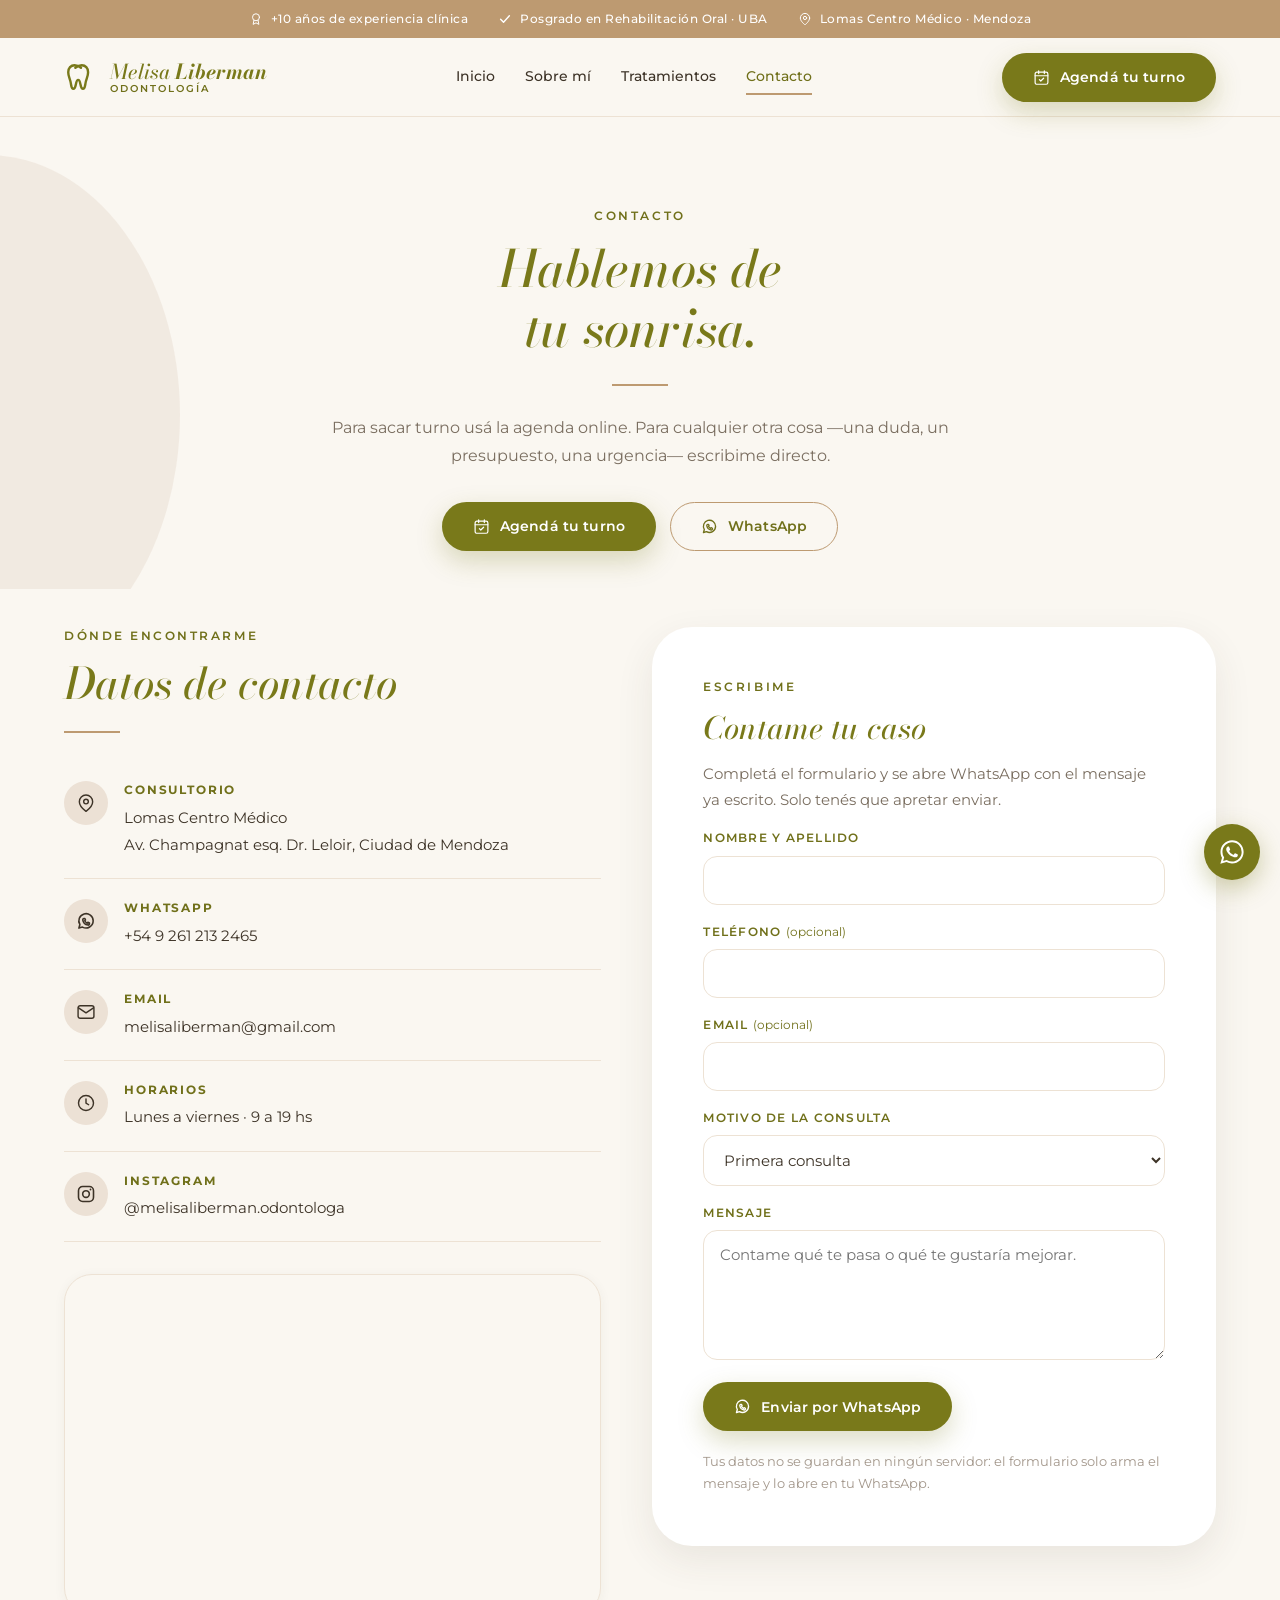
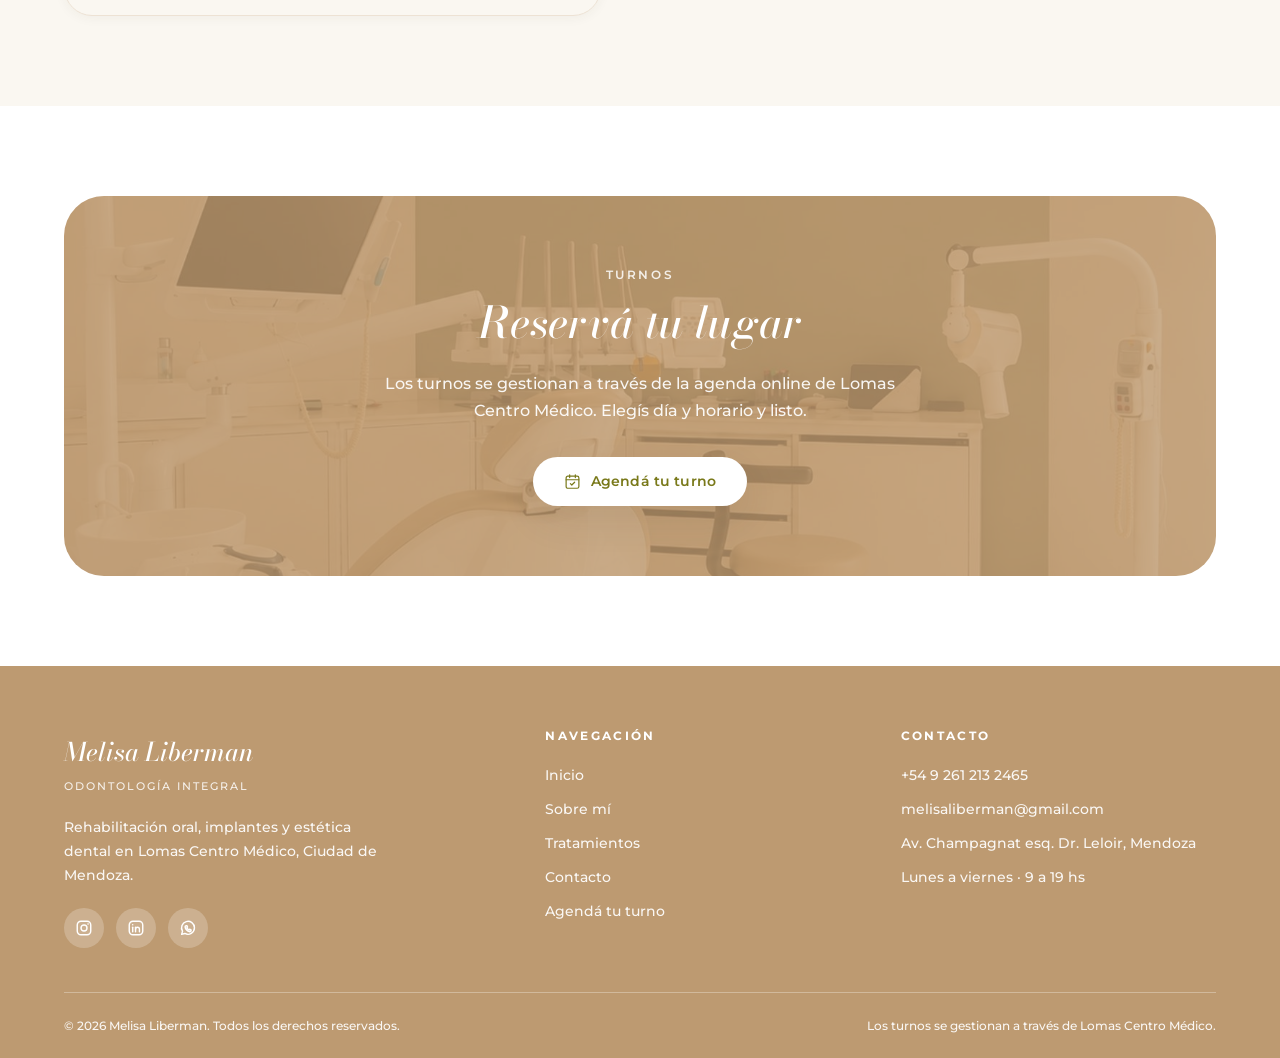
==== commit 2e59e998: "Optimizar fotos: 10.7 MB a 885 KB, y subir version a v=2" ====
--- a/contacto.html
+++ b/contacto.html
@@ -10,34 +10,34 @@
 <meta property="og:description" content="WhatsApp, email y turnos online. Lomas Centro Médico, Ciudad de Mendoza.">
 <meta property="og:type" content="website">
 <meta property="og:locale" content="es_AR">
-<meta property="og:image" content="assets/img/og-image.jpg?v=1">
-<link rel="icon" href="assets/img/favicon.png?v=1">
+<meta property="og:image" content="assets/img/og-image.jpg?v=2">
+<link rel="icon" href="assets/img/favicon.png?v=2">
 <link rel="preconnect" href="https://fonts.googleapis.com">
 <link rel="preconnect" href="https://fonts.gstatic.com" crossorigin>
 <link href="https://fonts.googleapis.com/css2?family=Bodoni+Moda:ital,opsz,wght@1,6..96,500;1,6..96,600;1,6..96,700&family=Montserrat:ital,wght@0,400;0,500;0,600;0,700;1,400&display=swap" rel="stylesheet">
-<link rel="stylesheet" href="css/styles.css?v=1">
+<link rel="stylesheet" href="css/styles.css?v=2">
 </head>
 <body>
 
 <div class="topbar">
   <div class="contenedor">
-    <span><svg><use href="assets/iconos.svg?v=1#ico-medalla"></use></svg>+10 años de experiencia clínica</span>
-    <span><svg><use href="assets/iconos.svg?v=1#ico-check-simple"></use></svg>Posgrado en Rehabilitación Oral · UBA</span>
-    <span><svg><use href="assets/iconos.svg?v=1#ico-mapa"></use></svg>Lomas Centro Médico · Mendoza</span>
+    <span><svg><use href="assets/iconos.svg?v=2#ico-medalla"></use></svg>+10 años de experiencia clínica</span>
+    <span><svg><use href="assets/iconos.svg?v=2#ico-check-simple"></use></svg>Posgrado en Rehabilitación Oral · UBA</span>
+    <span><svg><use href="assets/iconos.svg?v=2#ico-mapa"></use></svg>Lomas Centro Médico · Mendoza</span>
   </div>
 </div>
 
 <header class="header">
   <div class="contenedor">
     <a class="marca" href="index.html">
-      <svg class="marca__icono"><use href="assets/iconos.svg?v=1#ico-diente"></use></svg>
+      <svg class="marca__icono"><use href="assets/iconos.svg?v=2#ico-diente"></use></svg>
       <span class="marca__txt">
         <span class="marca__nombre">Melisa <b>Liberman</b></span>
         <span class="marca__rol">Odontología</span>
       </span>
     </a>
     <button class="menu-btn" aria-label="Abrir menú" aria-expanded="false">
-      <svg><use href="assets/iconos.svg?v=1#ico-menu"></use></svg>
+      <svg><use href="assets/iconos.svg?v=2#ico-menu"></use></svg>
     </button>
     <nav class="nav">
       <a href="index.html">Inicio</a>
@@ -45,11 +45,11 @@
       <a href="tratamientos.html">Tratamientos</a>
       <a href="contacto.html" class="activo">Contacto</a>
       <a class="btn btn--primario" href="#" data-agenda>
-        <svg><use href="assets/iconos.svg?v=1#ico-calendario"></use></svg>Agendá tu turno
+        <svg><use href="assets/iconos.svg?v=2#ico-calendario"></use></svg>Agendá tu turno
       </a>
     </nav>
     <a class="btn btn--primario" href="#" data-agenda>
-      <svg><use href="assets/iconos.svg?v=1#ico-calendario"></use></svg>Agendá tu turno
+      <svg><use href="assets/iconos.svg?v=2#ico-calendario"></use></svg>Agendá tu turno
     </a>
   </div>
 </header>
@@ -72,10 +72,10 @@
     </p>
     <div class="hero__acciones" style="justify-content:center">
       <a class="btn btn--primario" href="#" data-agenda>
-        <svg><use href="assets/iconos.svg?v=1#ico-calendario"></use></svg>Agendá tu turno
+        <svg><use href="assets/iconos.svg?v=2#ico-calendario"></use></svg>Agendá tu turno
       </a>
       <a class="btn btn--linea" href="#" data-wa>
-        <svg><use href="assets/iconos.svg?v=1#ico-whatsapp"></use></svg>WhatsApp
+        <svg><use href="assets/iconos.svg?v=2#ico-whatsapp"></use></svg>WhatsApp
       </a>
     </div>
   </div>
@@ -92,7 +92,7 @@
         <hr class="filete">
 
         <div class="contacto-item">
-          <span class="contacto-item__ico"><svg><use href="assets/iconos.svg?v=1#ico-mapa"></use></svg></span>
+          <span class="contacto-item__ico"><svg><use href="assets/iconos.svg?v=2#ico-mapa"></use></svg></span>
           <div>
             <b>Consultorio</b>
             <a href="https://maps.google.com/?q=Lomas+Centro+Medico+Mendoza" target="_blank" rel="noopener">
@@ -102,7 +102,7 @@
         </div>
 
         <div class="contacto-item">
-          <span class="contacto-item__ico"><svg><use href="assets/iconos.svg?v=1#ico-whatsapp"></use></svg></span>
+          <span class="contacto-item__ico"><svg><use href="assets/iconos.svg?v=2#ico-whatsapp"></use></svg></span>
           <div>
             <b>WhatsApp</b>
             <a href="#" data-wa>+54 9 261 213 2465</a>
@@ -110,7 +110,7 @@
         </div>
 
         <div class="contacto-item">
-          <span class="contacto-item__ico"><svg><use href="assets/iconos.svg?v=1#ico-mail"></use></svg></span>
+          <span class="contacto-item__ico"><svg><use href="assets/iconos.svg?v=2#ico-mail"></use></svg></span>
           <div>
             <b>Email</b>
             <a href="mailto:melisaliberman@gmail.com">melisaliberman@gmail.com</a>
@@ -118,7 +118,7 @@
         </div>
 
         <div class="contacto-item">
-          <span class="contacto-item__ico"><svg><use href="assets/iconos.svg?v=1#ico-reloj"></use></svg></span>
+          <span class="contacto-item__ico"><svg><use href="assets/iconos.svg?v=2#ico-reloj"></use></svg></span>
           <div>
             <b>Horarios</b>
             <span>Lunes a viernes · 9 a 19 hs</span>
@@ -126,7 +126,7 @@
         </div>
 
         <div class="contacto-item">
-          <span class="contacto-item__ico"><svg><use href="assets/iconos.svg?v=1#ico-instagram"></use></svg></span>
+          <span class="contacto-item__ico"><svg><use href="assets/iconos.svg?v=2#ico-instagram"></use></svg></span>
           <div>
             <b>Instagram</b>
             <a href="https://www.instagram.com/melisaliberman.odontologa/" target="_blank" rel="noopener">
@@ -183,7 +183,7 @@
                       placeholder="Contame qué te pasa o qué te gustaría mejorar."></textarea>
           </div>
           <button class="btn btn--primario" type="submit">
-            <svg><use href="assets/iconos.svg?v=1#ico-whatsapp"></use></svg>Enviar por WhatsApp
+            <svg><use href="assets/iconos.svg?v=2#ico-whatsapp"></use></svg>Enviar por WhatsApp
           </button>
           <div class="form__aviso" id="msg-contacto" role="status" aria-live="polite"></div>
         </form>
@@ -210,7 +210,7 @@
       </p>
       <div class="cta__acciones">
         <a class="btn btn--claro" href="#" data-agenda>
-          <svg><use href="assets/iconos.svg?v=1#ico-calendario"></use></svg>Agendá tu turno
+          <svg><use href="assets/iconos.svg?v=2#ico-calendario"></use></svg>Agendá tu turno
         </a>
       </div>
     </div>
@@ -228,13 +228,13 @@
         <p>Rehabilitación oral, implantes y estética dental en Lomas Centro Médico, Ciudad de Mendoza.</p>
         <div class="footer__redes">
           <a href="https://www.instagram.com/melisaliberman.odontologa/" target="_blank" rel="noopener" aria-label="Instagram">
-            <svg><use href="assets/iconos.svg?v=1#ico-instagram"></use></svg>
+            <svg><use href="assets/iconos.svg?v=2#ico-instagram"></use></svg>
           </a>
           <a href="https://www.linkedin.com/in/melisa-liberman-odontologa/" target="_blank" rel="noopener" aria-label="LinkedIn">
-            <svg><use href="assets/iconos.svg?v=1#ico-linkedin"></use></svg>
+            <svg><use href="assets/iconos.svg?v=2#ico-linkedin"></use></svg>
           </a>
           <a href="#" data-wa aria-label="WhatsApp">
-            <svg><use href="assets/iconos.svg?v=1#ico-whatsapp"></use></svg>
+            <svg><use href="assets/iconos.svg?v=2#ico-whatsapp"></use></svg>
           </a>
         </div>
       </div>
@@ -265,6 +265,6 @@
   <svg viewBox="0 0 24 24"><path d="M12.04 2C6.58 2 2.13 6.45 2.13 11.91c0 1.75.46 3.45 1.32 4.95L2 22l5.25-1.38a9.87 9.87 0 0 0 4.79 1.22h.01c5.46 0 9.91-4.45 9.91-9.91 0-2.65-1.03-5.14-2.9-7.01A9.82 9.82 0 0 0 12.04 2Zm0 18.13h-.01a8.2 8.2 0 0 1-4.18-1.15l-.3-.18-3.11.82.83-3.04-.2-.31a8.18 8.18 0 0 1-1.26-4.36c0-4.54 3.7-8.23 8.24-8.23 2.2 0 4.27.86 5.82 2.41a8.18 8.18 0 0 1 2.41 5.83c0 4.54-3.7 8.21-8.24 8.21Zm4.52-6.16c-.25-.12-1.47-.72-1.69-.81-.23-.08-.39-.12-.56.13-.16.24-.64.8-.78.97-.15.16-.29.18-.53.06-.25-.12-1.05-.39-1.99-1.23-.74-.66-1.23-1.47-1.38-1.72-.14-.25-.01-.38.11-.5.11-.11.25-.29.37-.43.12-.15.16-.25.25-.41.08-.17.04-.31-.02-.43-.06-.12-.56-1.34-.76-1.84-.2-.48-.4-.42-.56-.42-.14-.01-.31-.01-.47-.01-.16 0-.43.06-.65.31-.22.25-.86.84-.86 2.05s.88 2.38 1 2.54c.12.17 1.73 2.64 4.19 3.7.59.25 1.04.4 1.4.52.59.19 1.12.16 1.55.1.47-.07 1.47-.6 1.67-1.18.21-.58.21-1.07.15-1.18-.06-.11-.22-.17-.47-.29Z"/></svg>
 </a>
 
-<script type="module" src="js/contacto.js?v=1"></script>
+<script type="module" src="js/contacto.js?v=2"></script>
 </body>
 </html>
--- a/css/styles.css
+++ b/css/styles.css
@@ -412,7 +412,7 @@
   border-radius:var(--radio-xl);padding:clamp(40px,5.5vw,76px);text-align:center;
 }
 .cta:before{
-  content:"";position:absolute;inset:0;background:url("../assets/img/cta-fondo.jpg?v=1") center/cover;
+  content:"";position:absolute;inset:0;background:url("../assets/img/cta-fondo.jpg?v=2") center/cover;
   opacity:.18;
 }
 .cta > *{position:relative;z-index:1}
